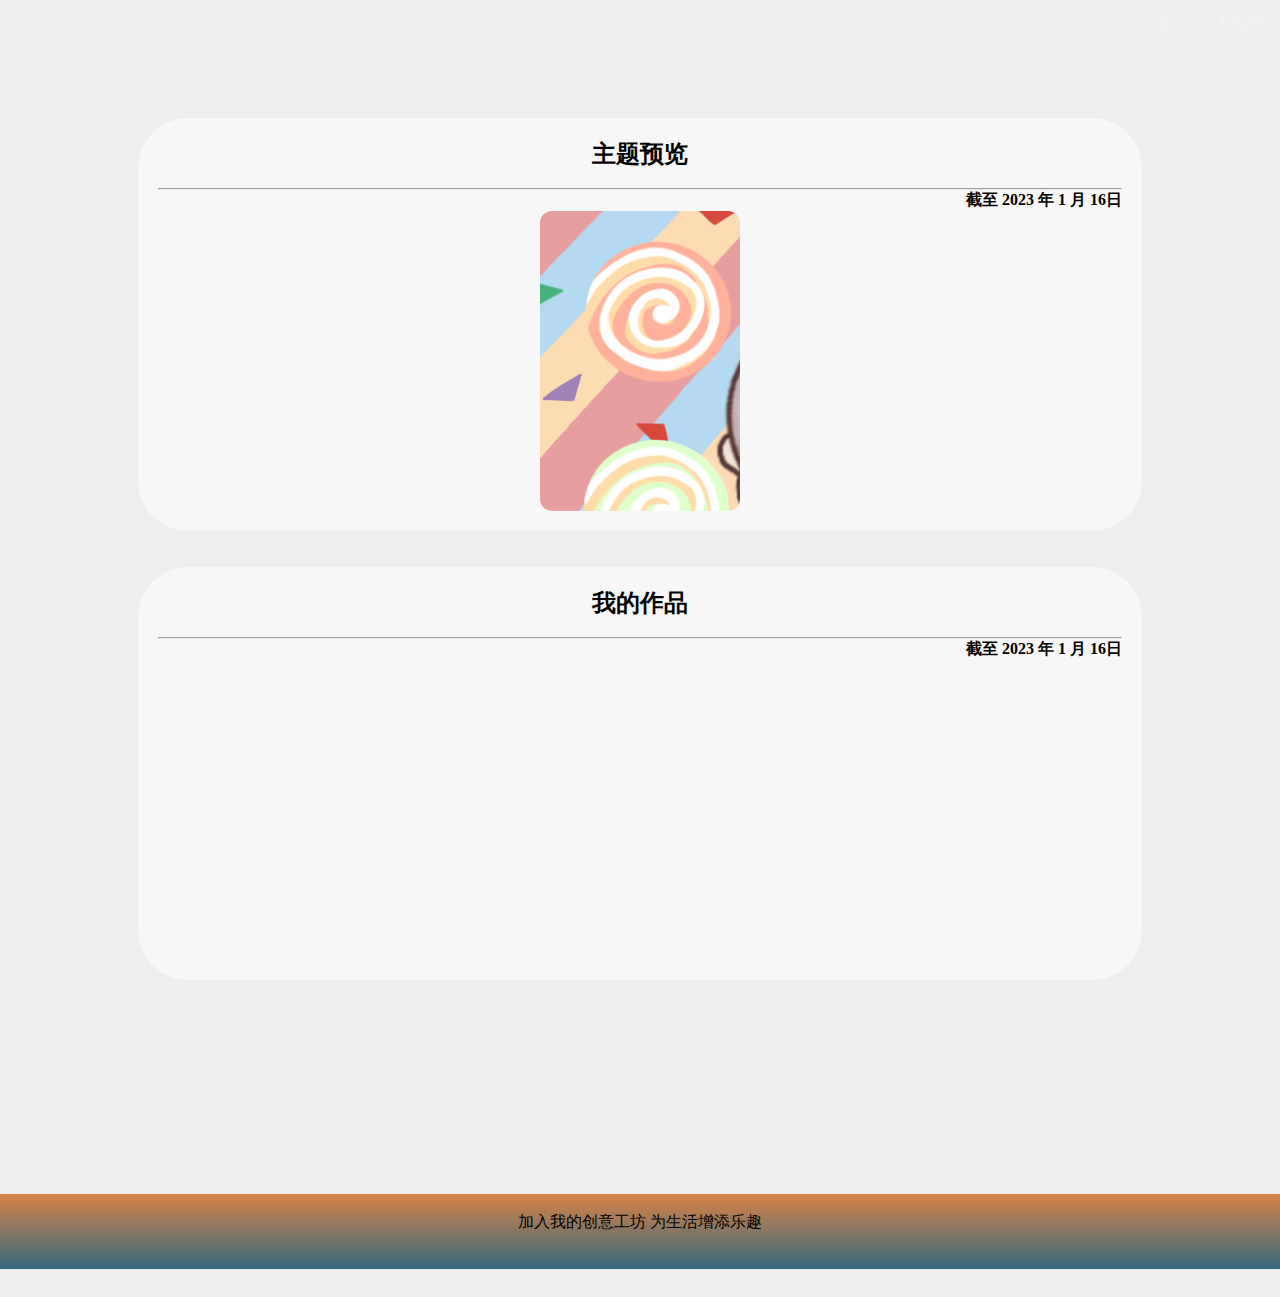
==== index.html @ 146d30d3 "Update index.html" ====
<!DOCTYPE html>
<html>
<head>
    <meta charset="utf-8">
    <title>古个古-私人艺术定制</title>
    <link rel="stylesheet" type="text/css" href="style.css">
</head>
<body>
	
<!--     <div class="btn">
        <p>&nbsp;👇Welcome To My Wonderland👇</p>
    </div> -->
    <div class="top">
<!--         <a href="https://blog.csdn.net/weixin_51263734" target="_blank">我的兴趣</a>
        <a href="https://blog.csdn.net/weixin_51263734" target="_blank">我的过去</a>
        <a href="https://blog.csdn.net/weixin_51263734" target="_blank">我的梦想</a> -->
        <a href="https://space.bilibili.com/1074901364?spm_id_from=333.1007.0.0" target="_blank" style="float:right">在bilibili发现我</a>

<!--     </div>
    <div class="content">
    
        <h1 class="avr">Give AR/VR Eyes and Brain</h1>
    </div>


    <div class="yinyue">
        <img class="music" src="./33.png" alt="">
        <audio autoplay="autoplay" id="audio" loop="loop">
            <source src="./music1.mp3" type="audio/MP3">

        </audio>

    </div> -->
    <br><br><br>
    <div>
	<style>	
		margin-top:100px;
	    	margin-left:auto;
		margin-right:auto;
		<h1>Welcome To My Wonderland</h1>
	</style>
    </div>
    <br><br><br>
    <div class="row">
        <div class="centercolumn">
            <div class="card">

                <h2 id="biaoti">主题预览</h2><br />
                <hr />
                <h4 id="qita">截至 2023 年 1 月 16日</h4>
                <p style="text-indent:2em"> </p>
                <p style="text-indent:2em">
                <style>
			.ysa{
				width:200px;
				height:300px;
				margin:auto;
				border-radius:12px;
				overflow:hidden;
				box-shaow:0px 1px 3px #666;
			}
			.ysa_img{
				width:200px;
				height:210px;
				float:left;
			}
			body{
				background:#eee;
			}
		</style>
		<body>
			<div class="ysa">
				<img src="专题1.png" alt="">
			</div>
		</body>
                </p>
                <p style="text-indent:2em">
                     
                </p>
                <p style="text-indent:2em">
                    
                </p>
                <p style="text-indent:2em">
                     
                </p>
            </div>
            <br /><br />
            <div class="card">
                <h2 id="biaoti">我的作品</h2><br />
                <hr />
                <h4 id="qita">截至 2023 年 1 月 16日</h4>
                <p style="text-indent:2em">
                <body>
			<div class="ysa">
				<img src="作品1.png" alt="">
			</div>
		</body>

                </p>
                <p style="text-indent:2em">
                     
                </p>
                <p style="text-indent:2em">
                     
                </p>
                <p style="text-indent:2em">
                    
                </p>
                <p style="text-indent:2em">
                     
                </p>
                <p style="text-indent:2em">
                    
                </p>
            </div>

        </div>


    </div>
   
    
    <br /><br />
<!--     <button class="bt" onclick="window.open('https://blog.csdn.net/weixin_51263734')">MY CSDN BLOG</button>

    <script>
    let mucics = document.getElementById('audio')
    document.body.addEventListener('mousemove', function() {
        setTimeout(() => {
            mucics.play();
        }, 2000);
    }, false);
    </script> -->
    
    <div class="footer">
        <br />
        <p>加入我的创意工坊 为生活增添乐趣</p><br />
        <a href="https://blog.csdn.net/weixin_51263734" target="_blank"><img class="someimg" src="./hou.png" alt="" width="30"></a>
        <abbr title="QQ账号：2633386281"><img class="someimg" src="./qq.png" alt="" width="30"></abbr>
        <abbr title="邮箱：fzx2003zhixue@163.com"><img class="someimg" src="./mail.png" alt="" width="30"></abbr>
    </div>
    <script>
        //鼠标点击出现爱心特效  这部分特效是从一个网页搬过来的  觉得挺好看的
        (function (window, document, undefined) {
            var hearts = [];
            window.requestAnimationFrame = (function () {
                return window.requestAnimationFrame ||
				window.webkitRequestAnimationFrame ||
				window.mozRequestAnimationFrame ||
				window.oRequestAnimationFrame ||
				window.msRequestAnimationFrame ||
				function (callback) {
				    setTimeout(callback, 1000 / 60);
				}
            })();
            init();
            function init() {
                css(".heart{width: 10px;height: 10px;position: fixed;background: #f00;transform: rotate(45deg);-webkit-transform: rotate(45deg);-moz-transform: rotate(45deg);}.heart:after,.heart:before{content: '';width: inherit;height: inherit;background: inherit;border-radius: 50%;-webkit-border-radius: 50%;-moz-border-radius: 50%;position: absolute;}.heart:after{top: -5px;}.heart:before{left: -5px;}");
                attachEvent();
                gameloop();
            }
            function gameloop() {
                for (var i = 0; i < hearts.length; i++) {
                    if (hearts[i].alpha <= 0) {
                        document.body.removeChild(hearts[i].el);
                        hearts.splice(i, 1);
                        continue;
                    }
                    hearts[i].y--;
                    hearts[i].scale += 0.004;
                    hearts[i].alpha -= 0.013;
                    hearts[i].el.style.cssText = "left:" + hearts[i].x + "px;top:" + hearts[i].y + "px;opacity:" + hearts[i].alpha + ";transform:scale(" + hearts[i].scale + "," + hearts[i].scale + ") rotate(45deg);background:" + hearts[i].color;
                }
                requestAnimationFrame(gameloop);
            }
            function attachEvent() {
                var old = typeof window.onclick === "function" && window.onclick;
                window.onclick = function (event) {
                    old && old();
                    createHeart(event);
                }
            }
            function createHeart(event) {
                var d = document.createElement("div");
                d.className = "heart";
                hearts.push({
                    el: d,
                    x: event.clientX - 5,
                    y: event.clientY - 5,
                    scale: 1,
                    alpha: 1,
                    color: randomColor()
                });
                document.body.appendChild(d);
            }
            function css(css) {
                var style = document.createElement("style");
                style.type = "text/css";
                try {
                    style.appendChild(document.createTextNode(css));
                } catch (ex) {
                    style.styleSheet.cssText = css;
                }
                document.getElementsByTagName('head')[0].appendChild(style);
            }
            function randomColor() {
                return "rgb(" + (~~(Math.random() * 255)) + "," + (~~(Math.random() * 255)) + "," + (~~(Math.random() * 255)) + ")";
            }
        })(window, document);
    </script>
</body>
</html>
---- style.css ----
* {
    margin: 0px;/*设置四周边距都为0*/
    box-sizing: border-box;/*宽高的设置值包括border等*/
}

body {
    background: url("QQ图片20230116154720.png");/*设置背景图片*/
    background-repeat: no-repeat;
    background-attachment: fixed;/*设置背景图不随网页滑动而改变*/
    background-size: cover;
}
.content {
    perspective: 1000px;
    width: 100%;
    height: 620px;
    margin: auto;
    position: relative;
}
/* 顶部导航条 */
.top {
    overflow: hidden;
    background-color: rgba(0, 0, 0, 0);
}
.top a {
  float: left;
  display: block;/*将链接变为块元素*/
  color: #f2f2f2;
  text-align: center;
  padding: 14px 16px;
  text-decoration: none;/*去掉链接的下划线*/
 }
 
/* 链接颜色修改 */
.top a:hover {
  background-color: #ddd;
  color: black;
}

/*正中间的字*/
.avr{
    position: absolute;
    display: flex;
    justify-content: center;
    left: 0;
    right: 0;
    top: 300px;
    margin: auto;
    bottom: 0;
    color: #fff;
    font-size: 70px;
    font-weight: 500;
}

audio {
    position: fixed;
    bottom: 50px;
    right: 0;
}
/* 创建三列 本来是想做三列的，后来没做也懒得改了 */
/* center column */
.leftcolumn {
    float: left;
    width: 10%;
}

.centercolumn {
    margin: auto;
    width: 80%;
    height:1000px;
    padding: 10px;
    
}
.rightcolumn {
    float: left;
    width: 10%;
}

/* 文章卡片 */
.card {
    background-color:rgba(255,255,255,0.5);
    padding: 20px;
    margin-top: 20px;
    border-radius: 50px;
    margin: auto;
    
}
#biaoti {
    text-align: center;
}
#qita {
    text-align: right;
}
/* 列后面清除浮动 */
.row:after {
    content: "";
    display: table;
    clear: both;
}
/*旋转的音符效果*/
.music {
    position: fixed;
    bottom: 50px;
    right: 50px;
    width: 40px;
    height: 30px;
    animation: muscis 5s linear infinite;
}
@keyframes muscis {
    from {
        transform: rotate (0deg);
        opacity: .6;
    }

    to {
        transform: rotate(360deg);
        opacity: .8;
    }
}

.yinyue {
    display: flex;
    justify-content: space-between;
    padding: 0 400px;
    box-sizing: border-box;
    overflow: hidden;
}



/* 底部 */
.footer {
    background-image: linear-gradient(rgba(211, 104, 29, 0.80),rgba(5,72,99,0.80));
   
    text-align: center;
    margin-top: 50px;
}

/*中间的字效果*/
.btn {
    width: 18%;
    height: 60px;
    position: absolute;
    top: 65%;
    left: 41%;
    background-image: linear-gradient(rgba(211, 104, 29, 0.95),rgba(5,72,99,0.95));
    border-radius: 40px;
    border-color: dodgerblue;
}

.btn p{
        line-height: 60px;
        font-size: 22px;
        color: black;
    }
.bt {
    cursor: pointer; /*使鼠标放上边显示手指形状*/
    width: 25%; /*设置宽*/
    height: 50px; /*设置高*/
    display: block; /*行内元素设置宽高不生效，使用display:block;可以将行内元素设置为块集元素 */
    text-align: center; /*文字在容器中横向居中*/
    line-height: 40px; /*当数值与height一样的时候文字垂直居中*/
    text-decoration: none; /*将文字下划线去除*/
    background-image: linear-gradient(rgba(211, 104, 29, 0.95),rgba(5,72,99,0.95)); /*设置元素背景颜色：渐变*/
    color: rgba(0, 0, 0, 0.60); /*设置文字颜色*/
    border: none;  /*去除边框*/
    margin-bottom: 10px; /*下部外边框距离10像素*/
    margin: auto;  /*使按钮居中*/
    font-size: 20px; /*设置字体大小*/
}
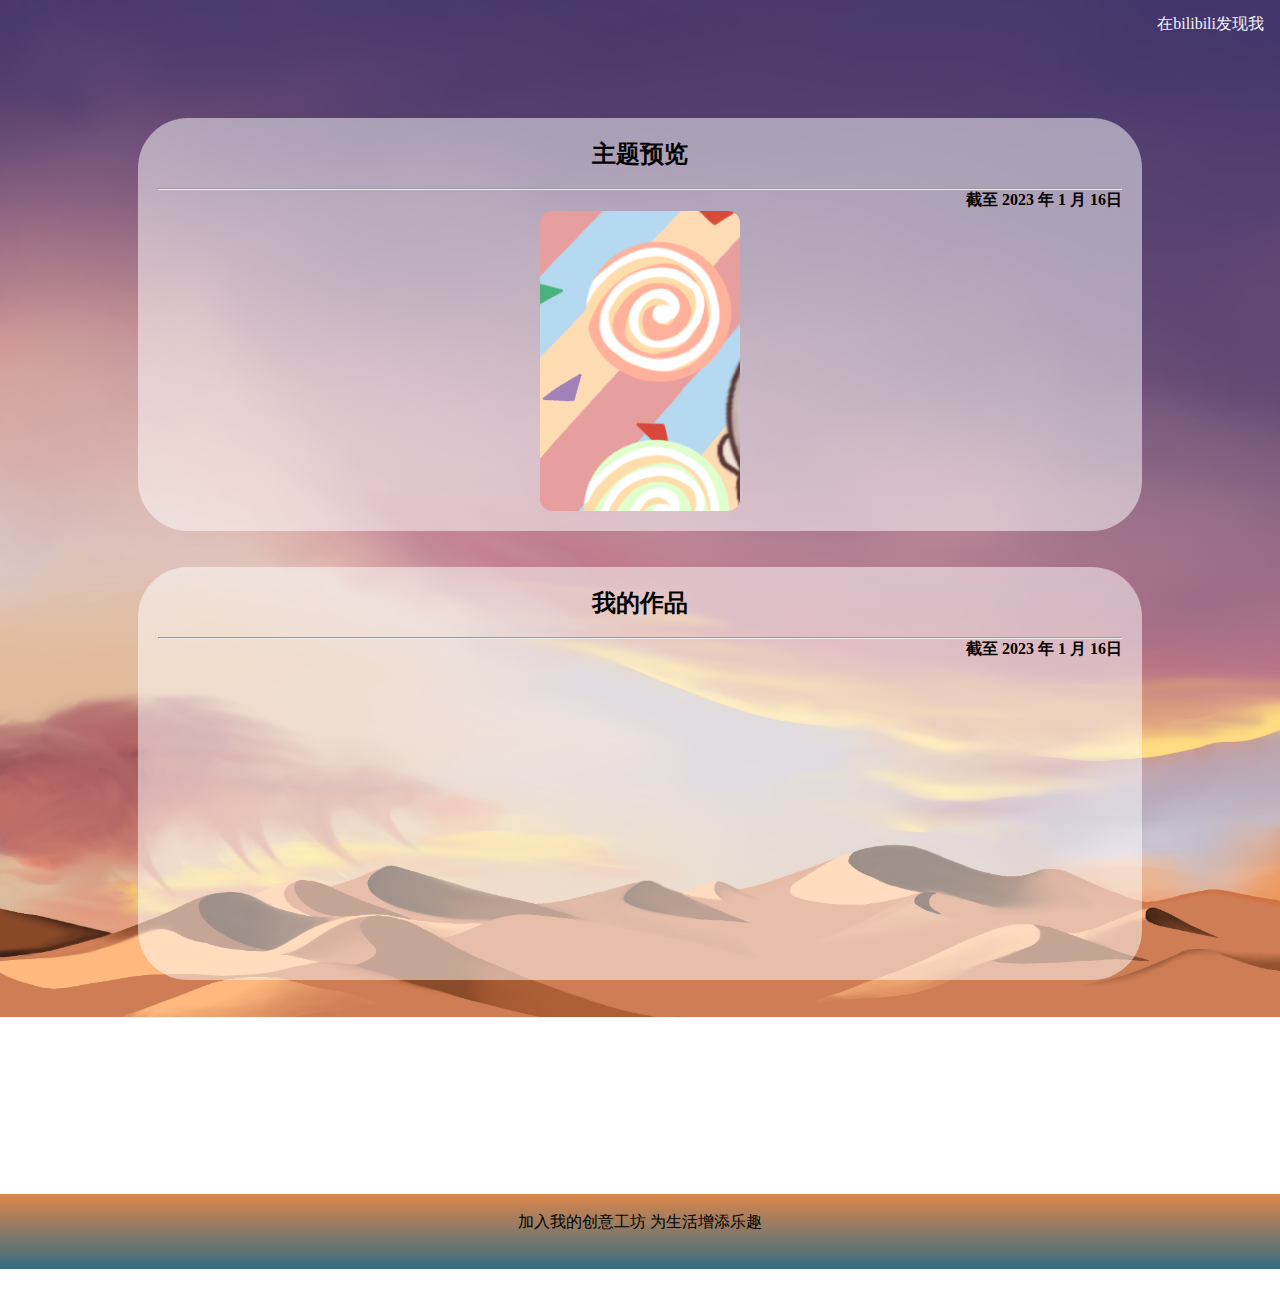
==== commit 1c9146c4: "Update index.html" ====
--- a/index.html
+++ b/index.html
@@ -32,14 +32,14 @@
 
     </div> -->
     <br><br><br>
-    <div>
-	<style>	
-		margin-top:100px;
-	    	margin-left:auto;
-		margin-right:auto;
-		<h1>Welcome To My Wonderland</h1>
-	</style>
-    </div>
+    <style>	
+	margin-top:100px;
+	margin-left:auto;
+	margin-right:auto;
+		<body>
+			<div><h1>Welcome To My Wonderland</h1></div>
+		</body>
+    </style>    
     <br><br><br>
     <div class="row">
         <div class="centercolumn">
@@ -63,10 +63,7 @@
 				width:200px;
 				height:210px;
 				float:left;
-			}
-			body{
-				background:#eee;
-			}
+			}			
 		</style>
 		<body>
 			<div class="ysa">
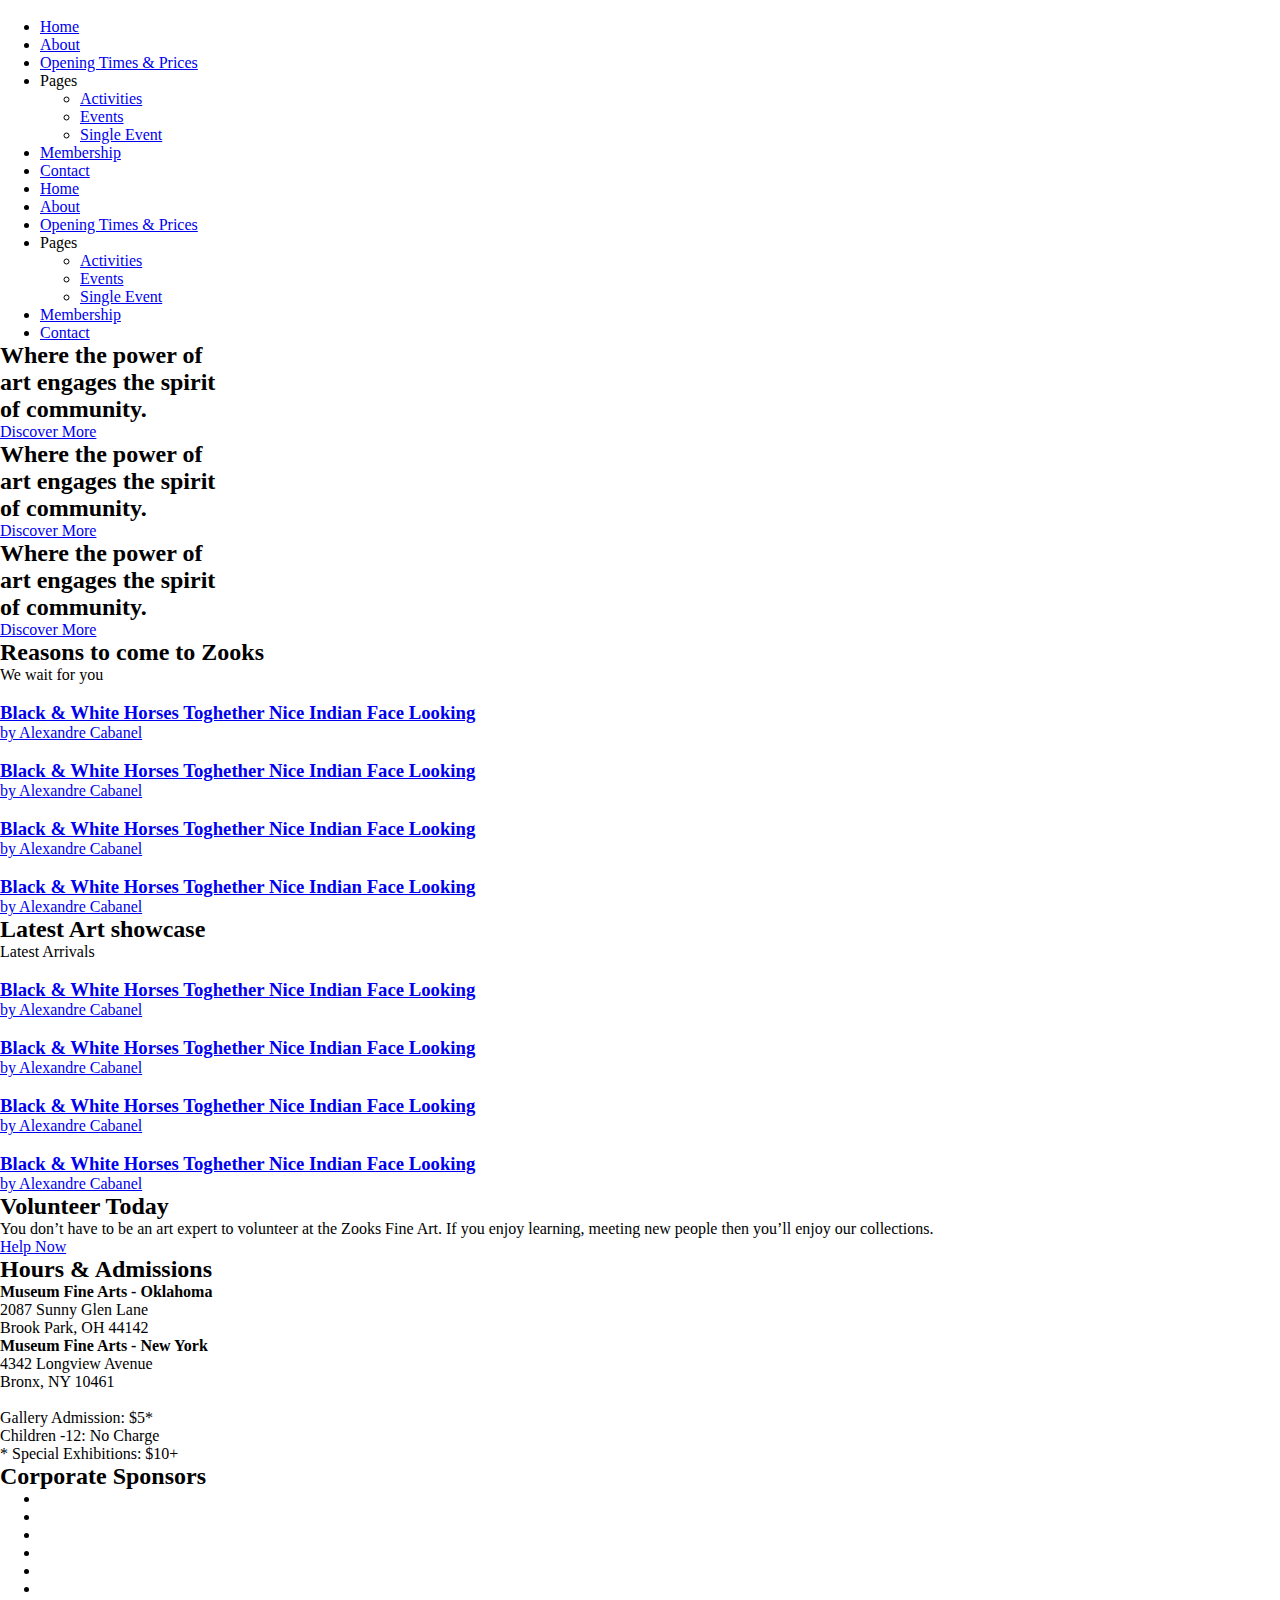
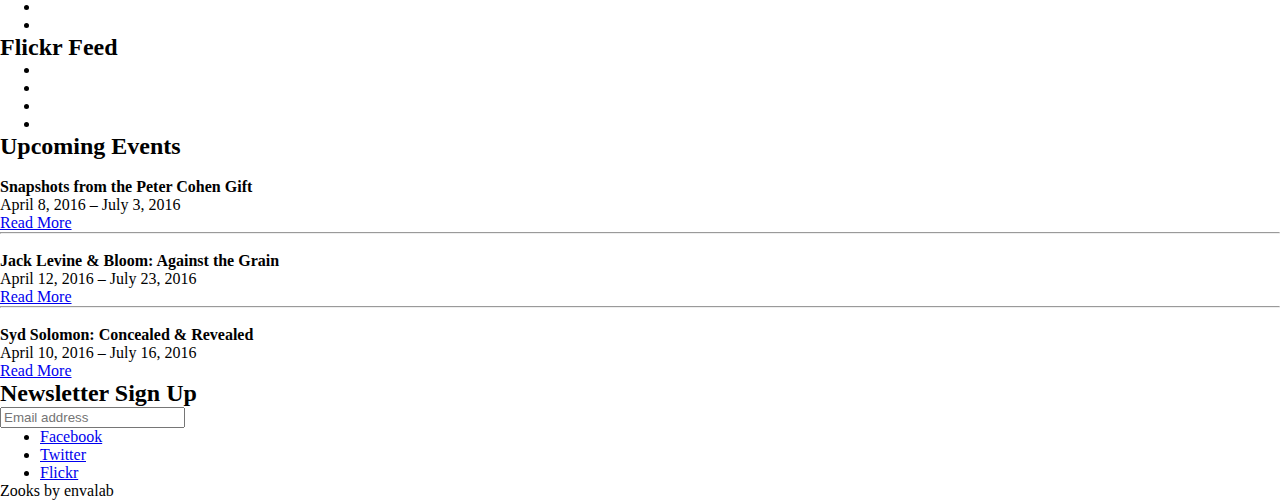
==== commit 9e6e6637: "Update index.html" ====
--- a/index.html
+++ b/index.html
@@ -1,209 +1,459 @@
-<!DOCTYPE html>
-<html>
-<head>
-    <meta charset="utf-8">
-    <title>古个古-私人艺术定制</title>
-    <link rel="stylesheet" type="text/css" href="style.css">
-</head>
-<body>
-	
-<!--     <div class="btn">
-        <p>&nbsp;👇Welcome To My Wonderland👇</p>
-    </div> -->
-    <div class="top">
-<!--         <a href="https://blog.csdn.net/weixin_51263734" target="_blank">我的兴趣</a>
-        <a href="https://blog.csdn.net/weixin_51263734" target="_blank">我的过去</a>
-        <a href="https://blog.csdn.net/weixin_51263734" target="_blank">我的梦想</a> -->
-        <a href="https://space.bilibili.com/1074901364?spm_id_from=333.1007.0.0" target="_blank" style="float:right">在bilibili发现我</a>
-
-<!--     </div>
-    <div class="content">
-    
-        <h1 class="avr">Give AR/VR Eyes and Brain</h1>
-    </div>
-
-
-    <div class="yinyue">
-        <img class="music" src="./33.png" alt="">
-        <audio autoplay="autoplay" id="audio" loop="loop">
-            <source src="./music1.mp3" type="audio/MP3">
-
-        </audio>
-
-    </div> -->
-    <br><br><br>
-    <style>	
-	margin-top:100px;
-	margin-left:auto;
-	margin-right:auto;
-		<body>
-			<div><h1>Welcome To My Wonderland</h1></div>
-		</body>
-    </style>    
-    <br><br><br>
-    <div class="row">
-        <div class="centercolumn">
-            <div class="card">
-
-                <h2 id="biaoti">主题预览</h2><br />
-                <hr />
-                <h4 id="qita">截至 2023 年 1 月 16日</h4>
-                <p style="text-indent:2em"> </p>
-                <p style="text-indent:2em">
-                <style>
-			.ysa{
-				width:200px;
-				height:300px;
-				margin:auto;
-				border-radius:12px;
-				overflow:hidden;
-				box-shaow:0px 1px 3px #666;
-			}
-			.ysa_img{
-				width:200px;
-				height:210px;
-				float:left;
-			}			
-		</style>
-		<body>
-			<div class="ysa">
-				<img src="专题1.png" alt="">
-			</div>
-		</body>
-                </p>
-                <p style="text-indent:2em">
-                     
-                </p>
-                <p style="text-indent:2em">
-                    
-                </p>
-                <p style="text-indent:2em">
-                     
-                </p>
-            </div>
-            <br /><br />
-            <div class="card">
-                <h2 id="biaoti">我的作品</h2><br />
-                <hr />
-                <h4 id="qita">截至 2023 年 1 月 16日</h4>
-                <p style="text-indent:2em">
-                <body>
-			<div class="ysa">
-				<img src="作品1.png" alt="">
-			</div>
-		</body>
-
-                </p>
-                <p style="text-indent:2em">
-                     
-                </p>
-                <p style="text-indent:2em">
-                     
-                </p>
-                <p style="text-indent:2em">
-                    
-                </p>
-                <p style="text-indent:2em">
-                     
-                </p>
-                <p style="text-indent:2em">
-                    
-                </p>
-            </div>
-
+<!doctype html>
+<html class="no-js" lang="en">
+    <head>
+        <meta charset="utf-8">
+        <meta http-equiv="x-ua-compatible" content="ie=edge">
+        <title>古个古-私人艺术定制</title>
+        <meta name="description" content="">
+        <meta name="viewport" content="width=device-width, initial-scale=1">
+        <link rel="shortcut icon" type="image/x-icon" href="images/favicon.ico"> 
+        <link rel="apple-touch-icon" href="images/favicon.ico">
+        <!-- Place favicon.ico in the root directory -->
+		<!-- all css here -->
+		<!-- bootstrap v3.3.6 css -->
+        <link rel="stylesheet" href="css/bootstrap.min.css">
+        <!-- flat-icon css -->
+        <link rel="stylesheet" href="css/flaticon.css">
+		<!-- animate css -->
+        <link rel="stylesheet" href="css/animate.css">
+		<!-- jquery-ui.min css -->
+        <link rel="stylesheet" href="css/jquery-ui.min.css">
+		<!-- meanmenu css -->
+        <link rel="stylesheet" href="css/meanmenu.min.css">
+		<!-- owl.carousel css -->
+        <link rel="stylesheet" href="css/owl.carousel.css">
+		<!-- font-awesome css -->
+        <link rel="stylesheet" href="css/font-awesome.min.css">
+		<!-- style css -->
+		<link rel="stylesheet" href="style.css">
+		<!-- responsive css -->
+        <link rel="stylesheet" href="css/responsive.css">
+		<!-- modernizr css -->
+        <script src="js/vendor/modernizr-2.8.3.min.js"></script>
+    </head>
+    <body>
+        <!-- Header Area Start Here -->
+        <header>
+            <div class="header-area">
+                <div class="container">
+                    <div class="row">
+                        <div class="col-lg-12 col-md-12 col-sm-12 col-xs-12">
+                            <div class="logo-area">
+                                <a href="index.html"><img src="images/logo.png" alt=""></a>
+                            </div>
+                        </div>
+                        <div class="col-lg-12 col-md-12 col-sm-12 col-xs-12">
+                            <nav>
+                                <div class="main-menu">
+                                    <ul>
+                                        <li class="active"><a href="index.html">Home</a></li>
+                                        <li><a href="about.html">About</a></li>
+                                        <li><a href="prices.html">Opening Times & Prices</a></li>
+                                        <li><a>Pages <i class="fa fa-caret-down" aria-hidden="true"></i></a>
+                                            <ul>                                                
+                                                <li><a href="activities.html">Activities</a></li>
+                                                <li><a href="events.html">Events</a></li>
+                                                <li><a href="single-event.html">Single Event</a></li>
+                                            </ul>
+                                        </li>
+                                        <li><a href="membership.html">Membership</a></li>
+                                        <li><a href="contact.html">Contact</a></li>
+                                    </ul>
+                                </div>
+                            </nav>
+                        </div>
+                    </div>
+                </div>
+            </div>
+            <div class="mobile-menu-area">
+              <div class="container">
+                <div class="row">
+                  <div class="col-md-12">
+                    <div class="mobile-menu">
+                      <nav id="dropdown">
+                        <ul>
+                            <li><a href="index.html">Home</a></li>
+                            <li><a href="about.html">About</a></li>
+                            <li><a href="prices.html">Opening Times & Prices</a></li>
+                            <li><a>Pages <i class="fa fa-caret-down" aria-hidden="true"></i></a>
+                                <ul>                                                
+                                    <li><a href="activities.html">Activities</a></li>
+                                    <li><a href="events.html">Events</a></li>
+                                    <li><a href="single-event.html">Single Event</a></li>
+                                </ul>
+                            </li>
+                            <li><a href="membership.html">Membership</a></li>
+                            <li><a href="contact.html">Contact</a></li>
+                        </ul>
+                      </nav>
+                    </div>          
+                  </div>
+                </div>
+              </div>
+            </div>
+        </header>
+        <!-- Header Area End Here -->
+        <!-- Slider Area Start Here -->
+        <div class="slider-area">
+            <div class="single-slider slide-one">
+                <div class="container">
+                    <div class="row">
+                        <div class="col-lg-12 col-md-12 col-sm-12 col-xs-12">                            
+                            <h2 class="wow zoomIn" data-wow-delay="0.5s" style="visibility: visible; animation-delay: 0.5s; animation-name: zoomIn;">Where the power of <br>art engages the spirit  <br>of community.</h2>
+                            <div class="read-more"><a href="#">Discover More</a></div>
+                        </div>
+                    </div>
+                </div>
+            </div>
+            <div class="single-slider slide-two">
+                <div class="container">
+                    <div class="row">
+                        <div class="col-lg-12 col-md-12 col-sm-12 col-xs-12">                            
+                            <h2 class="wow zoomIn" data-wow-delay="0.5s" style="visibility: visible; animation-delay: 0.5s; animation-name: zoomIn;">Where the power of <br>art engages the spirit  <br>of community.</h2>
+                            <div class="read-more"><a href="#">Discover More</a></div>
+                        </div>
+                    </div>
+                </div>               
+            </div>
+            <div class="single-slider slide-three">
+                <div class="container">
+                    <div class="row">
+                        <div class="col-lg-12 col-md-12 col-sm-12 col-xs-12">                            
+                            <h2 class="wow zoomIn" data-wow-delay="0.5s" style="visibility: visible; animation-delay: 0.5s; animation-name: zoomIn;">Where the power of <br>art engages the spirit  <br>of community.</h2>
+                            <div class="read-more"><a href="#">Discover More</a></div>
+                        </div>
+                    </div>
+                </div>               
+            </div>
         </div>
-
-
-    </div>
-   
-    
-    <br /><br />
-<!--     <button class="bt" onclick="window.open('https://blog.csdn.net/weixin_51263734')">MY CSDN BLOG</button>
-
-    <script>
-    let mucics = document.getElementById('audio')
-    document.body.addEventListener('mousemove', function() {
-        setTimeout(() => {
-            mucics.play();
-        }, 2000);
-    }, false);
-    </script> -->
-    
-    <div class="footer">
-        <br />
-        <p>加入我的创意工坊 为生活增添乐趣</p><br />
-        <a href="https://blog.csdn.net/weixin_51263734" target="_blank"><img class="someimg" src="./hou.png" alt="" width="30"></a>
-        <abbr title="QQ账号：2633386281"><img class="someimg" src="./qq.png" alt="" width="30"></abbr>
-        <abbr title="邮箱：fzx2003zhixue@163.com"><img class="someimg" src="./mail.png" alt="" width="30"></abbr>
-    </div>
-    <script>
-        //鼠标点击出现爱心特效  这部分特效是从一个网页搬过来的  觉得挺好看的
-        (function (window, document, undefined) {
-            var hearts = [];
-            window.requestAnimationFrame = (function () {
-                return window.requestAnimationFrame ||
-				window.webkitRequestAnimationFrame ||
-				window.mozRequestAnimationFrame ||
-				window.oRequestAnimationFrame ||
-				window.msRequestAnimationFrame ||
-				function (callback) {
-				    setTimeout(callback, 1000 / 60);
-				}
-            })();
-            init();
-            function init() {
-                css(".heart{width: 10px;height: 10px;position: fixed;background: #f00;transform: rotate(45deg);-webkit-transform: rotate(45deg);-moz-transform: rotate(45deg);}.heart:after,.heart:before{content: '';width: inherit;height: inherit;background: inherit;border-radius: 50%;-webkit-border-radius: 50%;-moz-border-radius: 50%;position: absolute;}.heart:after{top: -5px;}.heart:before{left: -5px;}");
-                attachEvent();
-                gameloop();
-            }
-            function gameloop() {
-                for (var i = 0; i < hearts.length; i++) {
-                    if (hearts[i].alpha <= 0) {
-                        document.body.removeChild(hearts[i].el);
-                        hearts.splice(i, 1);
-                        continue;
-                    }
-                    hearts[i].y--;
-                    hearts[i].scale += 0.004;
-                    hearts[i].alpha -= 0.013;
-                    hearts[i].el.style.cssText = "left:" + hearts[i].x + "px;top:" + hearts[i].y + "px;opacity:" + hearts[i].alpha + ";transform:scale(" + hearts[i].scale + "," + hearts[i].scale + ") rotate(45deg);background:" + hearts[i].color;
-                }
-                requestAnimationFrame(gameloop);
-            }
-            function attachEvent() {
-                var old = typeof window.onclick === "function" && window.onclick;
-                window.onclick = function (event) {
-                    old && old();
-                    createHeart(event);
-                }
-            }
-            function createHeart(event) {
-                var d = document.createElement("div");
-                d.className = "heart";
-                hearts.push({
-                    el: d,
-                    x: event.clientX - 5,
-                    y: event.clientY - 5,
-                    scale: 1,
-                    alpha: 1,
-                    color: randomColor()
-                });
-                document.body.appendChild(d);
-            }
-            function css(css) {
-                var style = document.createElement("style");
-                style.type = "text/css";
-                try {
-                    style.appendChild(document.createTextNode(css));
-                } catch (ex) {
-                    style.styleSheet.cssText = css;
-                }
-                document.getElementsByTagName('head')[0].appendChild(style);
-            }
-            function randomColor() {
-                return "rgb(" + (~~(Math.random() * 255)) + "," + (~~(Math.random() * 255)) + "," + (~~(Math.random() * 255)) + ")";
-            }
-        })(window, document);
-    </script>
-</body>
+        <!-- Slider Area End Here -->
+        <!-- Reason to come the zoo start here -->
+        <div class="reason-to-come-zoo-area">
+            <div class="container">
+                <div class="row">
+                    <div class="col-lg-12 col-md-12 col-sm-12 col-xs-12">
+                        <div class="section-title">
+                            <h2>Reasons to come to <span>Zooks</span></h2>
+                            <p>We wait for you</p>
+                        </div>
+                    </div>
+                </div>
+                <div class="row">
+                    <div class="showcase-slider">
+                        <div class="single-showcase">
+                            <div class="images">
+                                <img src="images/showcase/1.png" alt="">
+                            </div>
+                            <div class="overley">
+                                <div class="information">
+                                    <h3><a href="#">Black & White Horses Toghether Nice Indian Face Looking</a></h3>
+                                    <a href="#">by Alexandre Cabanel</a>
+                                </div>
+                            </div>
+                        </div>
+                        <div class="single-showcase">
+                            <div class="images">
+                                <img src="images/showcase/2.png" alt="">
+                            </div>
+                            <div class="overley">
+                                <div class="information">
+                                    <h3><a href="#">Black & White Horses Toghether Nice Indian Face Looking</a></h3>
+                                    <a href="#">by Alexandre Cabanel</a>
+                                </div>
+                            </div>
+                        </div>
+                        <div class="single-showcase">
+                            <div class="images">
+                                <img src="images/showcase/3.png" alt="">
+                            </div>
+                            <div class="overley">
+                                <div class="information">
+                                    <h3><a href="#">Black & White Horses Toghether Nice Indian Face Looking</a></h3>
+                                    <a href="#">by Alexandre Cabanel</a>
+                                </div>
+                            </div>
+                        </div>
+                        <div class="single-showcase">
+                            <div class="images">
+                                <img src="images/showcase/4.png" alt="">
+                            </div>
+                            <div class="overley">
+                                <div class="information">
+                                    <h3><a href="#">Black & White Horses Toghether Nice Indian Face Looking</a></h3>
+                                    <a href="#">by Alexandre Cabanel</a>
+                                </div>
+                            </div>
+                        </div>
+                    </div>
+                </div>
+            </div>
+        </div>
+        <!-- Reason to come the zoo end here -->
+        <!-- Showcase Area Start Here -->
+        <div class="showcase-area">
+            <div class="container">
+                <div class="row">
+                    <div class="col-lg-12 col-md-12 col-sm-12 col-xs-12">
+                        <div class="section-title">
+                            <h2>Latest Art showcase</h2>
+                            <p>Latest Arrivals</p>
+                        </div>
+                    </div>
+                </div>
+                <div class="row">
+                    <div class="showcase-slider">
+                        <div class="single-showcase">
+                            <div class="images">
+                                <img src="images/showcase/1.png" alt="">
+                            </div>
+                            <div class="overley">
+                                <div class="information">
+                                    <h3><a href="#">Black & White Horses Toghether Nice Indian Face Looking</a></h3>
+                                    <a href="#">by Alexandre Cabanel</a>
+                                </div>
+                            </div>
+                        </div>
+                        <div class="single-showcase">
+                            <div class="images">
+                                <img src="images/showcase/2.png" alt="">
+                            </div>
+                            <div class="overley">
+                                <div class="information">
+                                    <h3><a href="#">Black & White Horses Toghether Nice Indian Face Looking</a></h3>
+                                    <a href="#">by Alexandre Cabanel</a>
+                                </div>
+                            </div>
+                        </div>
+                        <div class="single-showcase">
+                            <div class="images">
+                                <img src="images/showcase/3.png" alt="">
+                            </div>
+                            <div class="overley">
+                                <div class="information">
+                                    <h3><a href="#">Black & White Horses Toghether Nice Indian Face Looking</a></h3>
+                                    <a href="#">by Alexandre Cabanel</a>
+                                </div>
+                            </div>
+                        </div>
+                        <div class="single-showcase">
+                            <div class="images">
+                                <img src="images/showcase/4.png" alt="">
+                            </div>
+                            <div class="overley">
+                                <div class="information">
+                                    <h3><a href="#">Black & White Horses Toghether Nice Indian Face Looking</a></h3>
+                                    <a href="#">by Alexandre Cabanel</a>
+                                </div>
+                            </div>
+                        </div>
+                    </div>
+                </div>
+            </div>
+        </div>
+        <!-- Showcase Area End Here -->
+        <!-- Promo Area Start Here -->
+        <div class="promo-area">
+            <div class="container">
+                <div class="row">
+                    <div class="col-lg-12 col-md-12 col-sm-12 col-xs-12">
+                        <div class="promo-text">
+                            <h2>Volunteer Today</h2>
+                            <p>You don’t have to be an art expert to volunteer at the Zooks Fine Art. If you enjoy learning, meeting new people then you’ll enjoy our collections.</p>
+                            <div class="read-more">
+                                <a href="#">Help Now</a>
+                            </div>
+                        </div>
+                    </div>
+                </div>
+            </div>
+        </div>
+        <!-- Promo Area End Here -->
+        <!-- Current Exchibition Area Start Here -->     
+        <footer>
+            <div class="footer-top">
+                <div class="container">
+                    <div class="row">
+                        <div class="col-lg-4 col-md-4 col-sm-6 col-xs-12">
+                            <div class="widget">
+                              <h2>Hours & Admissions</h2> 
+                              <div class="media">
+                                <div class="pull-left">
+                                  <a href="#">
+                                    <i class="fa fa-home" aria-hidden="true"></i>
+                                  </a>
+                                </div>
+                                <div class="media-body">
+                                  <h4 class="media-heading">Museum Fine Arts - Oklahoma</h4>
+                                  <p>2087 Sunny Glen Lane<br>Brook Park, OH 44142</p>
+                                </div>
+                              </div> 
+                              <div class="media">
+                                <div class="pull-left">
+                                  <a href="#">
+                                    <i class="fa fa-home" aria-hidden="true"></i>
+                                  </a>
+                                </div>
+                                <div class="media-body">
+                                  <h4 class="media-heading">Museum Fine Arts - New York</h4>
+                                  <p>4342 Longview Avenue<br>Bronx, NY 10461</p>
+                                </div>
+                              </div> 
+                              <div class="clock">
+                                  <img src="images/clock.png" alt="">
+                              </div> 
+                              <div class="media">
+                                <div class="pull-left">
+                                  <a href="#">
+                                    <i class="fa fa-home" aria-hidden="true"></i>
+                                  </a>
+                                </div>
+                                <div class="media-body">
+                                  <p>Gallery Admission: $5*<br>Children -12: No Charge<br>* Special Exhibitions:  $10+</p>
+                                </div>
+                              </div>
+                            </div>
+                        </div>
+                        <div class="col-lg-4 col-md-4 col-sm-6 col-xs-12">
+                            <div class="widget">
+                              <h2>Corporate Sponsors</h2>
+                              <div class="sponser sisss">
+                                  <ul>
+                                      <li><a href="#"><img src="images/sponser/partner-1.png" alt=""></a></li>
+                                      <li><a href="#"><img src="images/sponser/partner-2.png" alt=""></a></li>
+                                      <li><a href="#"><img src="images/sponser/partner-3.png" alt=""></a></li>
+                                      <li><a href="#"><img src="images/sponser/partner-4.png" alt=""></a></li>
+                                      <li><a href="#"><img src="images/sponser/partner-5.png" alt=""></a></li>
+                                      <li><a href="#"><img src="images/sponser/partner-6.png" alt=""></a></li>
+                                      <li><a href="#"><img src="images/sponser/partner-7.png" alt=""></a></li>
+                                      <li><a href="#"><img src="images/sponser/partner-8.png" alt=""></a></li>
+                                  </ul>
+                              </div>  
+                            </div>
+                            <div class="widget">
+                              <h2>Flickr Feed</h2>
+                              <div class="sponser">
+                                  <ul>
+                                      <li><a href="#"><img src="images/sponser/8.png" alt=""></a></li>
+                                      <li><a href="#"><img src="images/sponser/9.png" alt=""></a></li>
+                                      <li><a href="#"><img src="images/sponser/10.png" alt=""></a></li>
+                                      <li><a href="#"><img src="images/sponser/11.png" alt=""></a></li>
+                                  </ul>
+                              </div>  
+                            </div>
+                        </div>
+                        <div class="col-lg-4 col-md-4 col-sm-12 col-xs-12">
+                            <div class="widget">
+                              <h2>Upcoming Events</h2> 
+                              <div class="media">
+                                <div class="pull-left">
+                                  <a href="#">
+                                    <img src="images/sponser/12.png" alt="">
+                                  </a>
+                                </div>
+                                <div class="media-body">
+                                  <h4 class="media-heading">Snapshots from the Peter Cohen Gift</h4>
+                                  <p>April 8, 2016 – July 3, 2016</p>
+                                  <div class="read-more">
+                                      <a href="#">Read More</a>
+                                  </div>
+                                </div>
+                              </div> 
+                              <hr>
+                              <div class="media">
+                                <div class="pull-left">
+                                  <a href="#">
+                                    <img src="images/sponser/13.png" alt="">
+                                  </a>
+                                </div>
+                                <div class="media-body">
+                                  <h4 class="media-heading">Jack Levine & Bloom: Against the Grain</h4>
+                                  <p>April 12, 2016 – July 23, 2016</p>
+                                  <div class="read-more">
+                                      <a href="#">Read More</a>
+                                  </div>
+                                </div>
+                              </div>
+                              <hr> 
+                              <div class="media">
+                                <div class="pull-left">
+                                  <a href="#">
+                                    <img src="images/sponser/14.png" alt="">
+                                  </a>
+                                </div>
+                                <div class="media-body">
+                                  <h4 class="media-heading">Syd Solomon: Concealed & Revealed</h4>
+                                  <p>April 10, 2016 – July 16, 2016</p>
+                                  <div class="read-more">
+                                      <a href="#">Read More</a>
+                                  </div>
+                                </div>
+                              </div>
+                            </div>
+                        </div>
+                    </div>
+                </div>
+            </div>
+            <div class="news-letter">
+                <div class="container">
+                    <div class="row">
+                        <div class="col-lg-4 col-md-4 col-sm-4 col-xs-12">
+                            <div class="text">
+                                <h2>Newsletter Sign Up</h2>
+                            </div>
+                        </div>
+                        <div class="col-lg-8 col-md-8 col-sm-8 col-xs-12">
+                            <div class="subscribe">                                
+                                <form>
+                                <div class="form-group">
+                                    <input type="email" class="form-control" placeholder="Email address">
+                                </div> 
+                                <div class="subscribe-button">                            
+                                    <a href="#"><i class="fa fa-paper-plane" aria-hidden="true"></i></a>
+                                </div>
+                                </form>
+                            </div>
+                        </div>
+                    </div>
+                </div>
+            </div>
+            <div class="footer-bottom-area">
+                <div class="container">
+                    <div class="row">
+                        <div class="col-lg-6 col-md-6 col-sm-6 col-xs-12">
+                            <div class="footer-menu">
+                                <ul>
+                                    <li><a href="#">Facebook</a></li>
+                                    <li><a href="#">Twitter</a></li>
+                                    <li><a href="#">Flickr</a></li>
+                                </ul>
+                            </div>
+                        </div>
+                        <div class="col-lg-6 col-md-6 col-sm-6 col-xs-12">
+                            <div class="copyright">
+                                <p>Zooks <i class="fa fa-heart" aria-hidden="true"></i> by envalab</p>
+                            </div>
+                        </div>
+                    </div>
+                </div>
+            </div>
+        </footer>
+        <!-- Footer End Here -->
+		<!-- all js here -->
+		<!-- jquery latest version -->
+        <script src="js/vendor/jquery-1.12.0.min.js"></script>
+		<!-- bootstrap js -->
+        <script src="js/bootstrap.min.js"></script>
+		<!-- owl.carousel js -->
+        <script src="js/owl.carousel.min.js"></script>
+		<!-- meanmenu js -->
+        <script src="js/jquery.meanmenu.js"></script>
+		<!-- jquery-ui js -->
+        <script src="js/jquery-ui.min.js"></script>
+		<!-- wow js -->
+        <script src="js/wow.min.js"></script>
+		<!-- plugins js -->
+        <script src="js/plugins.js"></script>
+		<!-- main js -->
+        <script src="js/main.js"></script>
+    </body>
 </html>
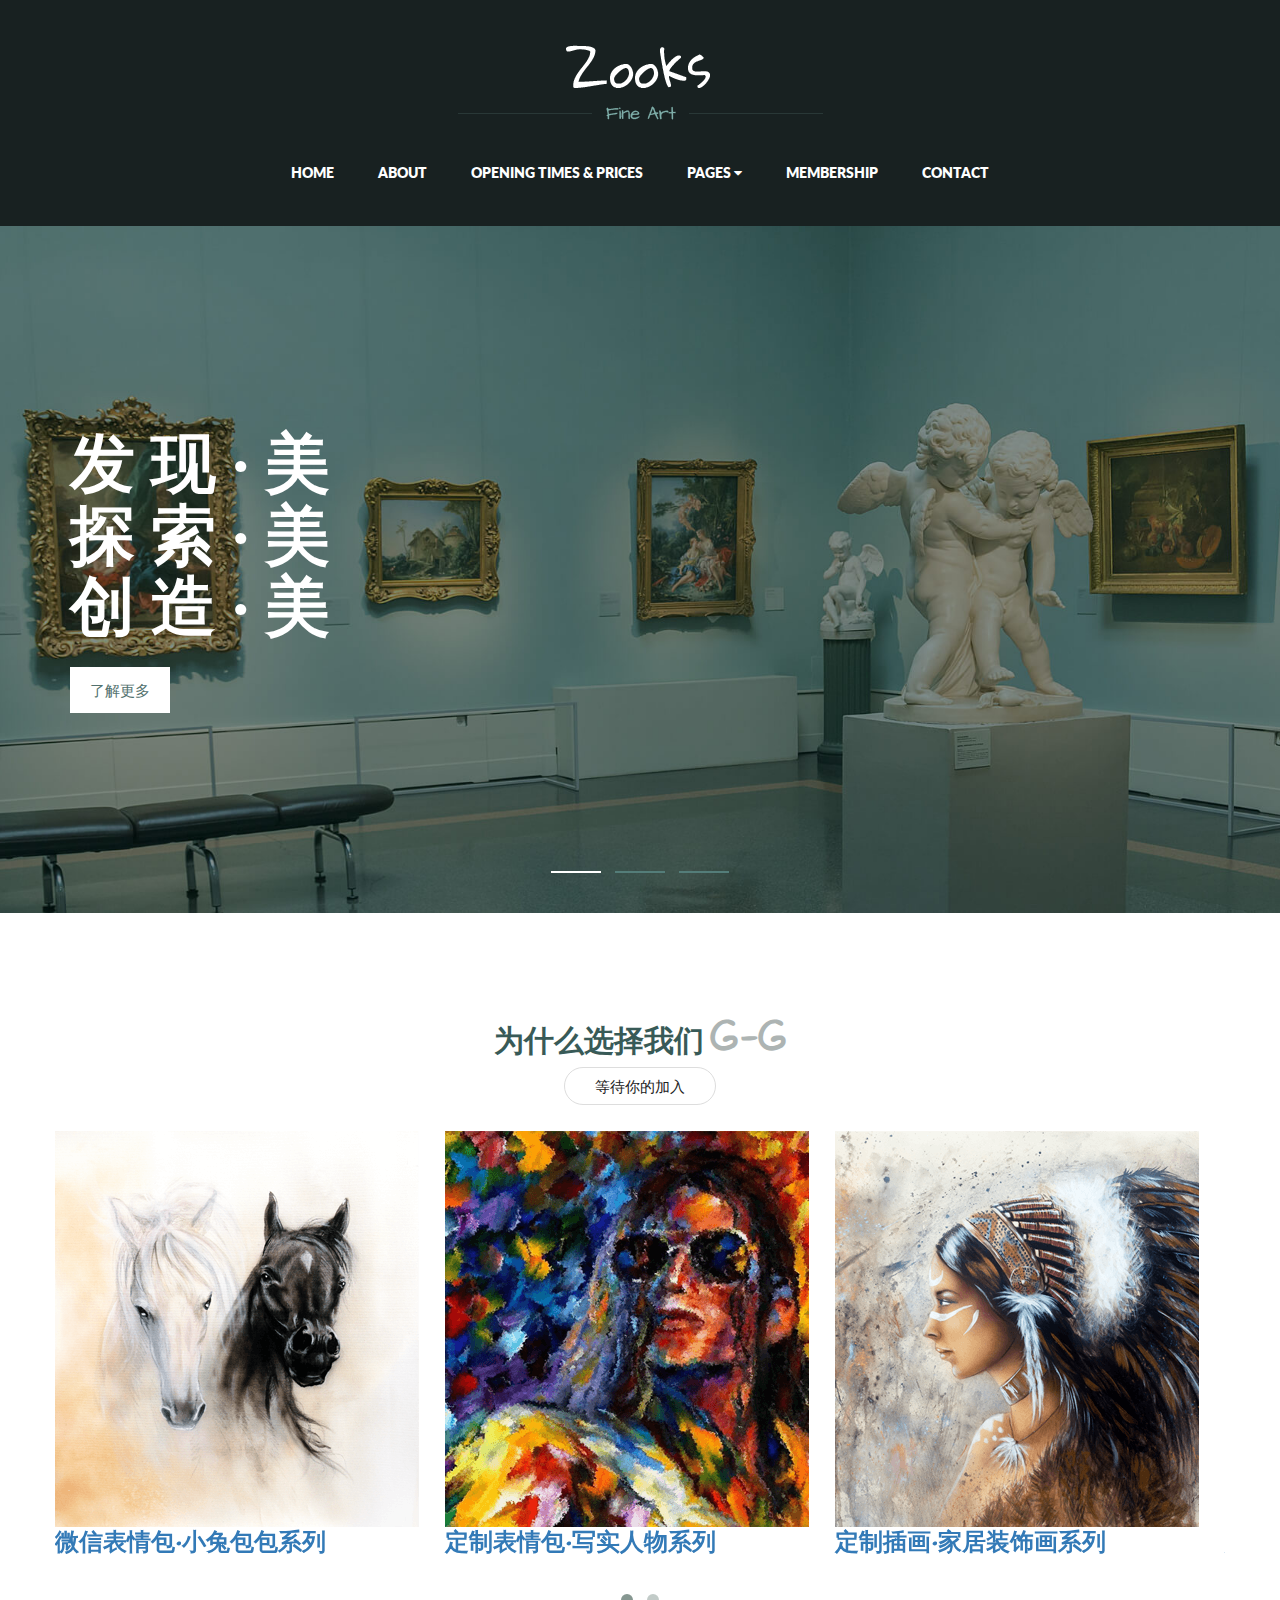
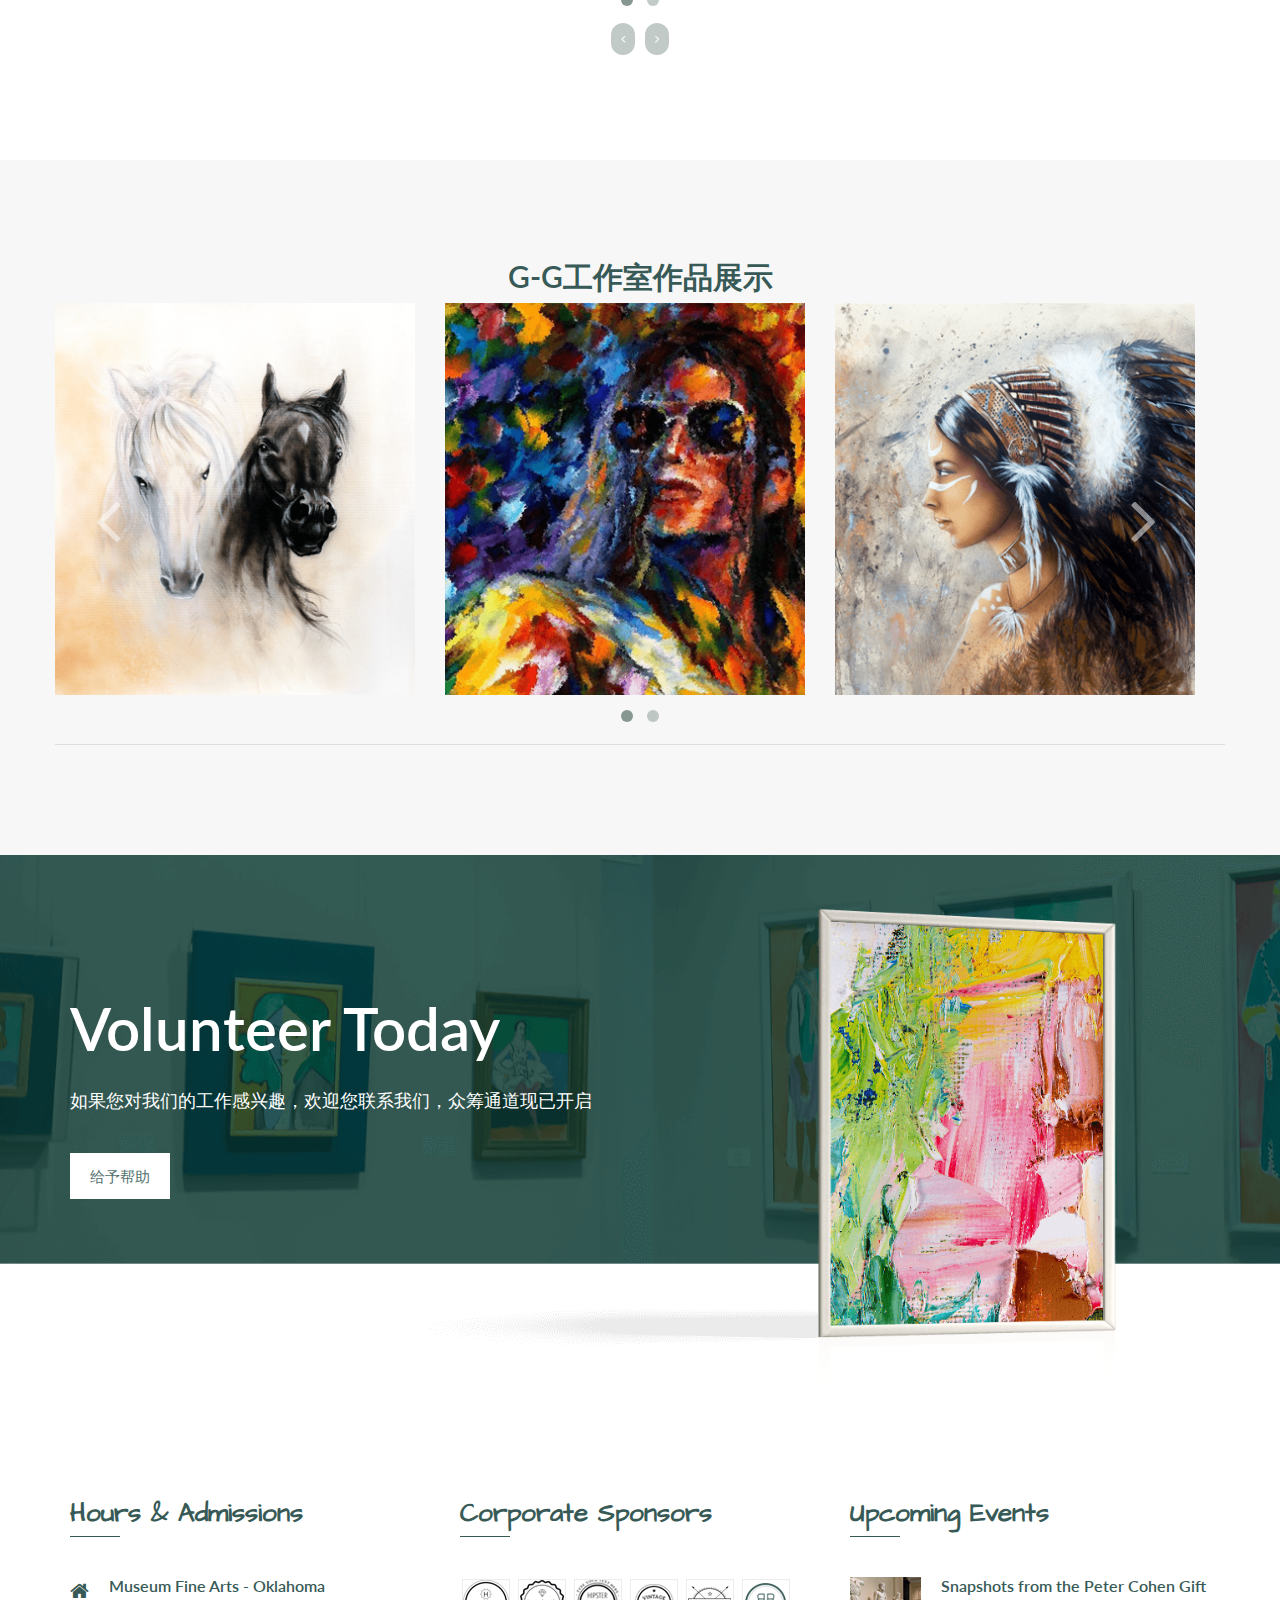
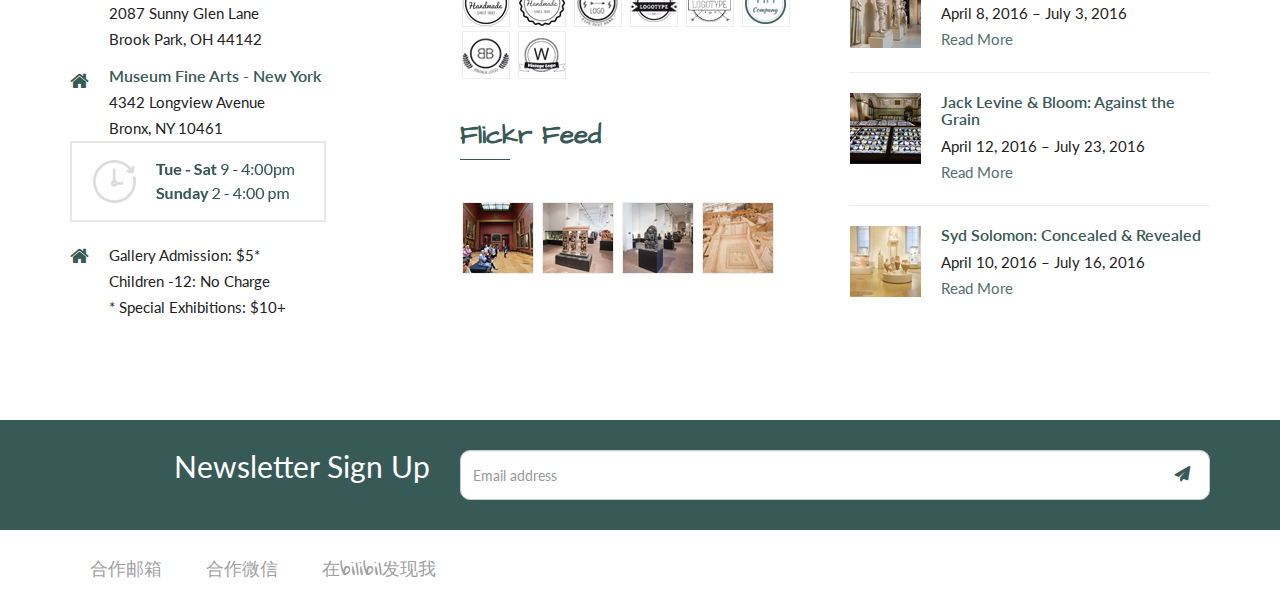
==== commit 3725bdf1: "Update index.html" ====
--- a/index.html
+++ b/index.html
@@ -3,7 +3,7 @@
     <head>
         <meta charset="utf-8">
         <meta http-equiv="x-ua-compatible" content="ie=edge">
-        <title>古个古-私人艺术定制</title>
+        <title>G-G私人艺术定制</title>
         <meta name="description" content="">
         <meta name="viewport" content="width=device-width, initial-scale=1">
         <link rel="shortcut icon" type="image/x-icon" href="images/favicon.ico"> 
@@ -99,8 +99,8 @@
                 <div class="container">
                     <div class="row">
                         <div class="col-lg-12 col-md-12 col-sm-12 col-xs-12">                            
-                            <h2 class="wow zoomIn" data-wow-delay="0.5s" style="visibility: visible; animation-delay: 0.5s; animation-name: zoomIn;">Where the power of <br>art engages the spirit  <br>of community.</h2>
-                            <div class="read-more"><a href="#">Discover More</a></div>
+                            <h2 class="wow zoomIn" data-wow-delay="0.5s" style="visibility: visible; animation-delay: 0.5s; animation-name: zoomIn;">发 现 · 美  <br>探 索 · 美  <br>创 造 · 美</h2>
+                            <div class="read-more"><a href="#"> 了解更多 </a></div>
                         </div>
                     </div>
                 </div>
@@ -109,8 +109,8 @@
                 <div class="container">
                     <div class="row">
                         <div class="col-lg-12 col-md-12 col-sm-12 col-xs-12">                            
-                            <h2 class="wow zoomIn" data-wow-delay="0.5s" style="visibility: visible; animation-delay: 0.5s; animation-name: zoomIn;">Where the power of <br>art engages the spirit  <br>of community.</h2>
-                            <div class="read-more"><a href="#">Discover More</a></div>
+                            <h2 class="wow zoomIn" data-wow-delay="0.5s" style="visibility: visible; animation-delay: 0.5s; animation-name: zoomIn;">记 录 灵 感 <br>探 寻  <br>艺 术 之 美</h2>
+                            <div class="read-more"><a href="#"> 了解更多 </a></div>
                         </div>
                     </div>
                 </div>               
@@ -119,8 +119,8 @@
                 <div class="container">
                     <div class="row">
                         <div class="col-lg-12 col-md-12 col-sm-12 col-xs-12">                            
-                            <h2 class="wow zoomIn" data-wow-delay="0.5s" style="visibility: visible; animation-delay: 0.5s; animation-name: zoomIn;">Where the power of <br>art engages the spirit  <br>of community.</h2>
-                            <div class="read-more"><a href="#">Discover More</a></div>
+                            <h2 class="wow zoomIn" data-wow-delay="0.5s" style="visibility: visible; animation-delay: 0.5s; animation-name: zoomIn;">加 入 我 们 <br>一 起 创 造  <br>美 好 生 活</h2>
+                            <div class="read-more"><a href="#"> 了解更多 </a></div>
                         </div>
                     </div>
                 </div>               
@@ -133,8 +133,8 @@
                 <div class="row">
                     <div class="col-lg-12 col-md-12 col-sm-12 col-xs-12">
                         <div class="section-title">
-                            <h2>Reasons to come to <span>Zooks</span></h2>
-                            <p>We wait for you</p>
+                            <h2>为什么选择我们 <span>G-G</span></h2>
+                            <p> 等待你的加入 </p>
                         </div>
                     </div>
                 </div>
@@ -146,8 +146,8 @@
                             </div>
                             <div class="overley">
                                 <div class="information">
-                                    <h3><a href="#">Black & White Horses Toghether Nice Indian Face Looking</a></h3>
-                                    <a href="#">by Alexandre Cabanel</a>
+                                    <h3><a href="#">微信表情包·小兔包包系列</a></h3>
+                                    <!-- <a href="#">by Alexandre Cabanel</a> -->
                                 </div>
                             </div>
                         </div>
@@ -157,8 +157,8 @@
                             </div>
                             <div class="overley">
                                 <div class="information">
-                                    <h3><a href="#">Black & White Horses Toghether Nice Indian Face Looking</a></h3>
-                                    <a href="#">by Alexandre Cabanel</a>
+                                    <h3><a href="#">定制表情包·写实人物系列</a></h3>
+                                    <!-- <a href="#">by Alexandre Cabanel</a> -->
                                 </div>
                             </div>
                         </div>
@@ -168,8 +168,8 @@
                             </div>
                             <div class="overley">
                                 <div class="information">
-                                    <h3><a href="#">Black & White Horses Toghether Nice Indian Face Looking</a></h3>
-                                    <a href="#">by Alexandre Cabanel</a>
+                                    <h3><a href="#">定制插画·家居装饰画系列</a></h3>
+                                    <!-- <a href="#">by Alexandre Cabanel</a> -->
                                 </div>
                             </div>
                         </div>
@@ -179,8 +179,8 @@
                             </div>
                             <div class="overley">
                                 <div class="information">
-                                    <h3><a href="#">Black & White Horses Toghether Nice Indian Face Looking</a></h3>
-                                    <a href="#">by Alexandre Cabanel</a>
+                                    <h3><a href="#">定制手工·卡通布标系列</a></h3>
+                                    <!-- <a href="#">by Alexandre Cabanel</a> -->
                                 </div>
                             </div>
                         </div>
@@ -195,8 +195,8 @@
                 <div class="row">
                     <div class="col-lg-12 col-md-12 col-sm-12 col-xs-12">
                         <div class="section-title">
-                            <h2>Latest Art showcase</h2>
-                            <p>Latest Arrivals</p>
+                            <h2>G-G工作室作品展示</h2>
+                            <!-- <p>作品一览</p> -->
                         </div>
                     </div>
                 </div>
@@ -208,8 +208,8 @@
                             </div>
                             <div class="overley">
                                 <div class="information">
-                                    <h3><a href="#">Black & White Horses Toghether Nice Indian Face Looking</a></h3>
-                                    <a href="#">by Alexandre Cabanel</a>
+                                    <h3><a href="#">我们的往期作品</a></h3>
+                                    <!-- <a href="#">by Alexandre Cabanel</a> -->
                                 </div>
                             </div>
                         </div>
@@ -219,8 +219,8 @@
                             </div>
                             <div class="overley">
                                 <div class="information">
-                                    <h3><a href="#">Black & White Horses Toghether Nice Indian Face Looking</a></h3>
-                                    <a href="#">by Alexandre Cabanel</a>
+                                    <h3><a href="#">我们正在做什么</a></h3>
+                                    <!-- <a href="#">by Alexandre Cabanel</a> -->
                                 </div>
                             </div>
                         </div>
@@ -230,8 +230,8 @@
                             </div>
                             <div class="overley">
                                 <div class="information">
-                                    <h3><a href="#">Black & White Horses Toghether Nice Indian Face Looking</a></h3>
-                                    <a href="#">by Alexandre Cabanel</a>
+                                    <h3><a href="#">“快闪”活动记录</a></h3>
+                                    <!-- <a href="#">by Alexandre Cabanel</a> -->
                                 </div>
                             </div>
                         </div>
@@ -241,8 +241,8 @@
                             </div>
                             <div class="overley">
                                 <div class="information">
-                                    <h3><a href="#">Black & White Horses Toghether Nice Indian Face Looking</a></h3>
-                                    <a href="#">by Alexandre Cabanel</a>
+                                    <h3><a href="#">G-G工作室欢迎你的加入</a></h3>
+                                    <!-- <a href="#">by Alexandre Cabanel</a> -->
                                 </div>
                             </div>
                         </div>
@@ -258,9 +258,9 @@
                     <div class="col-lg-12 col-md-12 col-sm-12 col-xs-12">
                         <div class="promo-text">
                             <h2>Volunteer Today</h2>
-                            <p>You don’t have to be an art expert to volunteer at the Zooks Fine Art. If you enjoy learning, meeting new people then you’ll enjoy our collections.</p>
+                            <p>如果您对我们的工作感兴趣，欢迎您联系我们，众筹通道现已开启</p>
                             <div class="read-more">
-                                <a href="#">Help Now</a>
+                                <a href="#">给予帮助</a>
                             </div>
                         </div>
                     </div>
@@ -422,15 +422,15 @@
                         <div class="col-lg-6 col-md-6 col-sm-6 col-xs-12">
                             <div class="footer-menu">
                                 <ul>
-                                    <li><a href="#">Facebook</a></li>
-                                    <li><a href="#">Twitter</a></li>
-                                    <li><a href="#">Flickr</a></li>
+                                    <li><a href="#">合作邮箱</a></li>
+                                    <li><a href="#">合作微信</a></li>
+                                    <li><a href="#">在bilibil发现我</a></li>
                                 </ul>
                             </div>
                         </div>
                         <div class="col-lg-6 col-md-6 col-sm-6 col-xs-12">
                             <div class="copyright">
-                                <p>Zooks <i class="fa fa-heart" aria-hidden="true"></i> by envalab</p>
+                                <!-- <p>G-G <i class="fa fa-heart" aria-hidden="true"></i> by 古个古</p> -->
                             </div>
                         </div>
                     </div>
--- a/css/flaticon.css
+++ b/css/flaticon.css
@@ -0,0 +1,115 @@
+	/*
+  	Flaticon icon font: Flaticon
+  	Creation date: 11/12/2016 12:36
+  	*/
+
+@font-face {
+  font-family: "Flaticon";
+  src: url("../fonts/Flaticon.eot");
+  src: url("../fonts/Flaticon.eot?#iefix") format("embedded-opentype"),
+       url("../fonts/Flaticon.woff") format("woff"),
+       url("../fonts/Flaticon.ttf") format("truetype"),
+       url("../fonts/Flaticon.svg#Flaticon") format("svg");
+  font-weight: normal;
+  font-style: normal;
+}
+
+@media screen and (-webkit-min-device-pixel-ratio:0) {
+  @font-face {
+    font-family: "Flaticon";
+    src: url("../fonts/Flaticon.svg#Flaticon") format("svg");
+  }
+}
+
+[class^="flaticon-"]:before, [class*=" flaticon-"]:before,
+[class^="flaticon-"]:after, [class*=" flaticon-"]:after {   
+  font-family: Flaticon;
+font-style: normal;
+
+}
+
+.flaticon-animal:before { content: "\f100"; }
+.flaticon-animal-1:before { content: "\f101"; }
+.flaticon-animal-2:before { content: "\f102"; }
+.flaticon-arrows:before { content: "\f103"; }
+.flaticon-arrows-1:before { content: "\f104"; }
+.flaticon-arrows-2:before { content: "\f105"; }
+.flaticon-arrows-3:before { content: "\f106"; }
+.flaticon-arrows-4:before { content: "\f107"; }
+.flaticon-arrows-5:before { content: "\f108"; }
+.flaticon-arrows-6:before { content: "\f109"; }
+.flaticon-arrows-7:before { content: "\f10a"; }
+.flaticon-book:before { content: "\f10b"; }
+.flaticon-business:before { content: "\f10c"; }
+.flaticon-business-1:before { content: "\f10d"; }
+.flaticon-check:before { content: "\f10e"; }
+.flaticon-check-1:before { content: "\f10f"; }
+.flaticon-cinema:before { content: "\f110"; }
+.flaticon-circle:before { content: "\f111"; }
+.flaticon-circus:before { content: "\f112"; }
+.flaticon-clock:before { content: "\f113"; }
+.flaticon-clock-1:before { content: "\f114"; }
+.flaticon-commerce:before { content: "\f115"; }
+.flaticon-connection:before { content: "\f116"; }
+.flaticon-exclamation:before { content: "\f117"; }
+.flaticon-favorite:before { content: "\f118"; }
+.flaticon-favorite-1:before { content: "\f119"; }
+.flaticon-food:before { content: "\f11a"; }
+.flaticon-food-2:before { content: "\f11b"; }
+.flaticon-food-3:before { content: "\f11c"; }
+.flaticon-foot:before { content: "\f11d"; }
+.flaticon-gps:before { content: "\f11e"; }
+.flaticon-gps-1:before { content: "\f11f"; }
+.flaticon-gps-2:before { content: "\f120"; }
+.flaticon-hospital:before { content: "\f121"; }
+.flaticon-interface:before { content: "\f122"; }
+.flaticon-interface-1:before { content: "\f123"; }
+.flaticon-man:before { content: "\f124"; }
+.flaticon-map:before { content: "\f125"; }
+.flaticon-medical:before { content: "\f126"; }
+.flaticon-money:before { content: "\f127"; }
+.flaticon-money-1:before { content: "\f128"; }
+.flaticon-monuments:before { content: "\f129"; }
+.flaticon-null:before { content: "\f12a"; }
+.flaticon-null-1:before { content: "\f12b"; }
+.flaticon-null-2:before { content: "\f12c"; }
+.flaticon-null-3:before { content: "\f12d"; }
+.flaticon-people:before { content: "\f12e"; }
+.flaticon-people-1:before { content: "\f12f"; }
+.flaticon-people-2:before { content: "\f130"; }
+.flaticon-people-3:before { content: "\f131"; }
+.flaticon-people-4:before { content: "\f132"; }
+.flaticon-people-5:before { content: "\f133"; }
+.flaticon-person:before { content: "\f134"; }
+.flaticon-play:before { content: "\f135"; }
+.flaticon-play-1:before { content: "\f136"; }
+.flaticon-search:before { content: "\f137"; }
+.flaticon-security:before { content: "\f138"; }
+.flaticon-shapes:before { content: "\f139"; }
+.flaticon-shapes-1:before { content: "\f13a"; }
+.flaticon-shapes-2:before { content: "\f13b"; }
+.flaticon-sign:before { content: "\f13c"; }
+.flaticon-sign-1:before { content: "\f13d"; }
+.flaticon-sign-2:before { content: "\f13e"; }
+.flaticon-social:before { content: "\f13f"; }
+.flaticon-social-1:before { content: "\f140"; }
+.flaticon-social-2:before { content: "\f141"; }
+.flaticon-social-3:before { content: "\f142"; }
+.flaticon-sofa:before { content: "\f143"; }
+.flaticon-sports:before { content: "\f144"; }
+.flaticon-sports-1:before { content: "\f145"; }
+.flaticon-square:before { content: "\f146"; }
+.flaticon-square-1:before { content: "\f147"; }
+.flaticon-target:before { content: "\f148"; }
+.flaticon-technology:before { content: "\f149"; }
+.flaticon-technology-1:before { content: "\f14a"; }
+.flaticon-technology-2:before { content: "\f14b"; }
+.flaticon-telephone:before { content: "\f14c"; }
+.flaticon-tickets:before { content: "\f14d"; }
+.flaticon-tickets-1:before { content: "\f14e"; }
+.flaticon-tool:before { content: "\f14f"; }
+.flaticon-tool-1:before { content: "\f150"; }
+.flaticon-tool-2:before { content: "\f151"; }
+.flaticon-two:before { content: "\f152"; }
+.flaticon-web:before { content: "\f153"; }
+.flaticon-web-1:before { content: "\f154"; }--- a/style.css
+++ b/style.css
@@ -1,169 +1,2122 @@
-* {
-    margin: 0px;/*设置四周边距都为0*/
-    box-sizing: border-box;/*宽高的设置值包括border等*/
-}
+@import url('https://fonts.googleapis.com/css?family=Architects+Daughter|Gloria+Hallelujah|Lato:300,400,700,900');
+/*-------------------------------------
+    Template Name: Zooks - Zoo, Cinema, Museum, Comedy Club, Circus & Aquarium HTML5 Responsive Template
+    Template URI: http://envalab.com/
+    Description: Zooks is a  HTML5 Responsive Template especially made for Zoos, Cinemas, Museums, Comedy Clubs, Circus & Aquariums.
+    Author: ENVALAB
+    Author URI: http://envalab.com/
+    Version: 1.0
+-------------------------------------
+    
+    CSS INDEX
+    ===================	
+    1. Theme Default CSS (body, link color, section etc)
 
+-------------------------------------*/
+/*------------------------------------
+    1.  Theme default CSS
+        1.1 Reset CSS 
+    2.Header Area Start Here 
+    3.Slider Area Start Here
+    4.Reason to come the zoo start here
+    5.Showcase Area Start Here
+    6.Promo Area Start Here
+    7.Current Exchibition Area Start Here
+    8.Video Section Start Here
+    9.Recent Zooks Photos Start Here
+    10.Footer Start Here
+    11.Breadcumb Start Here
+    12.Meseum Cafe Start Here
+    13.Tutor Area Start Here
+    14.Publications Start Here
+    15.Servies Start Here
+    16.Opening Area Start Here
+    17.Activities Area Start Here 
+    18.Events Area Start Here
+    19.Single Events Area Start Here
+    20.Membership Area Start Here
+    21.Contact Us Area Start Here
+/*------------------------------------*/
+/*....................................
+1.Theme default CSS
+....................................*/
+html,
 body {
-    background: url("QQ图片20230116154720.png");/*设置背景图片*/
-    background-repeat: no-repeat;
-    background-attachment: fixed;/*设置背景图不随网页滑动而改变*/
-    background-size: cover;
-}
-.content {
-    perspective: 1000px;
-    width: 100%;
-    height: 620px;
-    margin: auto;
-    position: relative;
-}
-/* 顶部导航条 */
-.top {
-    overflow: hidden;
-    background-color: rgba(0, 0, 0, 0);
-}
-.top a {
+  height: 100%;
+  font-size: 15px;
+  color: #222222;
+  font-family: 'Lato', sans-serif;
+  vertical-align: baseline;
+  line-height: 26px;
+  font-weight: 400;
+}
+/* ....................................
+1.1 Reset CSS 
+.......................................*/
+.floatleft {
   float: left;
-  display: block;/*将链接变为块元素*/
-  color: #f2f2f2;
-  text-align: center;
-  padding: 14px 16px;
-  text-decoration: none;/*去掉链接的下划线*/
- }
- 
-/* 链接颜色修改 */
-.top a:hover {
-  background-color: #ddd;
-  color: black;
-}
-
-/*正中间的字*/
-.avr{
-    position: absolute;
-    display: flex;
-    justify-content: center;
-    left: 0;
-    right: 0;
-    top: 300px;
-    margin: auto;
-    bottom: 0;
-    color: #fff;
-    font-size: 70px;
-    font-weight: 500;
-}
-
-audio {
-    position: fixed;
-    bottom: 50px;
-    right: 0;
-}
-/* 创建三列 本来是想做三列的，后来没做也懒得改了 */
-/* center column */
-.leftcolumn {
-    float: left;
-    width: 10%;
-}
-
-.centercolumn {
-    margin: auto;
-    width: 80%;
-    height:1000px;
-    padding: 10px;
-    
-}
-.rightcolumn {
-    float: left;
-    width: 10%;
-}
-
-/* 文章卡片 */
-.card {
-    background-color:rgba(255,255,255,0.5);
-    padding: 20px;
-    margin-top: 20px;
-    border-radius: 50px;
-    margin: auto;
-    
-}
-#biaoti {
-    text-align: center;
-}
-#qita {
-    text-align: right;
-}
-/* 列后面清除浮动 */
-.row:after {
-    content: "";
-    display: table;
-    clear: both;
-}
-/*旋转的音符效果*/
-.music {
-    position: fixed;
-    bottom: 50px;
-    right: 50px;
-    width: 40px;
-    height: 30px;
-    animation: muscis 5s linear infinite;
-}
-@keyframes muscis {
-    from {
-        transform: rotate (0deg);
-        opacity: .6;
-    }
-
-    to {
-        transform: rotate(360deg);
-        opacity: .8;
-    }
-}
-
-.yinyue {
-    display: flex;
-    justify-content: space-between;
-    padding: 0 400px;
-    box-sizing: border-box;
-    overflow: hidden;
-}
-
-
-
-/* 底部 */
-.footer {
-    background-image: linear-gradient(rgba(211, 104, 29, 0.80),rgba(5,72,99,0.80));
-   
-    text-align: center;
-    margin-top: 50px;
-}
-
-/*中间的字效果*/
-.btn {
-    width: 18%;
-    height: 60px;
-    position: absolute;
-    top: 65%;
-    left: 41%;
-    background-image: linear-gradient(rgba(211, 104, 29, 0.95),rgba(5,72,99,0.95));
-    border-radius: 40px;
-    border-color: dodgerblue;
-}
-
-.btn p{
-        line-height: 60px;
-        font-size: 22px;
-        color: black;
-    }
-.bt {
-    cursor: pointer; /*使鼠标放上边显示手指形状*/
-    width: 25%; /*设置宽*/
-    height: 50px; /*设置高*/
-    display: block; /*行内元素设置宽高不生效，使用display:block;可以将行内元素设置为块集元素 */
-    text-align: center; /*文字在容器中横向居中*/
-    line-height: 40px; /*当数值与height一样的时候文字垂直居中*/
-    text-decoration: none; /*将文字下划线去除*/
-    background-image: linear-gradient(rgba(211, 104, 29, 0.95),rgba(5,72,99,0.95)); /*设置元素背景颜色：渐变*/
-    color: rgba(0, 0, 0, 0.60); /*设置文字颜色*/
-    border: none;  /*去除边框*/
-    margin-bottom: 10px; /*下部外边框距离10像素*/
-    margin: auto;  /*使按钮居中*/
-    font-size: 20px; /*设置字体大小*/
-}
+}
+.floatright {
+  float: right;
+}
+.alignleft {
+  float: left;
+  margin-right: 15px;
+  margin-bottom: 26px;
+}
+.alignright {
+  float: right;
+  margin-left: 15px;
+  margin-bottom: 26px;
+}
+.aligncenter {
+  display: block;
+  margin: 0 auto 26px;
+}
+a:focus {
+  outline: 0px solid;
+}
+img {
+  max-width: 100%;
+  height: auto;
+}
+.fix {
+  overflow: hidden;
+}
+p {
+  margin: 0 0 26px;
+}
+h1,
+h2,
+h3,
+h4,
+h5,
+h6 {
+  margin: 0 0 26px;
+  font-weight: 600;
+  font-family: 'Gloria Hallelujah', cursive;
+}
+a {
+  transition: all 0.5s ease 0s;
+  text-decoration: none;
+}
+a:hover {
+  color: #385a57;
+  text-decoration: none;
+}
+a:active,
+a:hover {
+  outline: 0 none;
+  color: #547d79;
+}
+ul {
+  list-style: outside none none;
+  margin: 0;
+  padding: 0;
+}
+.clear {
+  clear: both;
+}
+::-moz-selection {
+  background: #385a57;
+  text-shadow: none;
+}
+::selection {
+  background: #385a57;
+  text-shadow: none;
+}
+.browserupgrade {
+  margin: 26px  0;
+  background: #385a57;
+  color: #333333;
+  padding: 26px 0;
+}
+.acurate {
+  margin: 0;
+  padding: 0;
+}
+.mobile-menu-area {
+  display: none;
+}
+.mean-container .mean-nav {
+  position: absolute;
+  top: 100%;
+}
+.section-title {
+  text-align: center;
+}
+.section-title h2 {
+  position: relative;
+  font-family: 'Lato', sans-serif;
+  font-size: 30px;
+  color: #385a57;
+  text-transform: uppercase;
+  margin-bottom: 10px;
+}
+.section-title h2:before {
+  position: absolute;
+  text-align: center;
+  background: url(images/line.png) no-repeat;
+  left: 150px;
+  height: 10px;
+  content: "";
+  margin: auto;
+  top: 20px;
+  width: 150px;
+}
+.section-title h2:after {
+  position: absolute;
+  text-align: center;
+  background: url(images/line.png) no-repeat;
+  right: 150px;
+  height: 10px;
+  content: "";
+  margin: auto;
+  top: 20px;
+  width: 150px;
+}
+.section-title h2 span {
+  font-family: 'Gloria Hallelujah', cursive;
+  text-transform: capitalize;
+  color: #adb4b3;
+  font-size: 40px;
+}
+.section-title p {
+  border: 1px solid #dddddd;
+  border-radius: 30px;
+  display: inline-block;
+  padding: 5px 30px;
+}
+.read-more {
+  display: inline-block;
+}
+.read-more a {
+  background: #ffffff;
+  color: #52716e;
+  display: inline-block;
+  padding: 10px 20px;
+  transition: all 0.5s ease 0s;
+}
+.read-more a:hover {
+  background: #385a57;
+  color: #ffffff;
+}
+/* ------------------------------------
+2.Header Area Start Here 
+---------------------------------------*/
+.header-area {
+  background: #182121;
+}
+.header-area .logo-area {
+  padding: 45px 0 0;
+  text-align: center;
+}
+.header-area .main-menu ul {
+  margin: 0;
+  padding: 0;
+  text-align: center;
+}
+.header-area .main-menu ul li {
+  display: inline-block;
+  padding: 40px 20px;
+  position: relative;
+}
+.header-area .main-menu ul li:hover ul {
+  transform: scaleY(1);
+  visibility: visible;
+  opacity: 1;
+}
+.header-area .main-menu ul li ul {
+  position: absolute;
+  background: #182121;
+  left: 0;
+  opacity: 0;
+  top: 100%;
+  transform: scaleY(0);
+  transform-origin: 0 0 0;
+  transition: all 0.5s ease 0s;
+  width: 200px;
+  z-index: 99999;
+  text-align: left;
+  visibility: hidden;
+}
+.header-area .main-menu ul li ul li {
+  display: block;
+  border-bottom: 1px solid #385a57;
+  margin: 0;
+  padding: 0;
+}
+.header-area .main-menu ul li ul li a {
+  display: block;
+  padding: 7px 10px;
+  text-decoration: none;
+  color: #ffffff !important;
+  font-size: 14px;
+  font-weight: 300;
+  transition: all 0.5s ease 0s;
+}
+.header-area .main-menu ul li ul li a:hover {
+  color: #547d79;
+  margin-left: 5px;
+}
+.header-area .main-menu ul li a {
+  display: block;
+  font-size: 14px;
+  text-decoration: none;
+  color: #ffffff;
+  text-transform: uppercase;
+  font-weight: 800;
+}
+.header-area .main-menu ul li a:hover {
+  color: #dddddd;
+}
+/* ------------------------------------
+3.Slider Area Start Here 
+---------------------------------------*/
+.slider-area {
+  position: relative;
+}
+.slider-area .single-slider {
+  padding: 200px 0;
+}
+.slider-area .single-slider h2 {
+  font-family: 'Lato', sans-serif;
+  font-size: 65px;
+  color: #ffffff;
+}
+.slider-area .single-slider .read-more {
+  display: inline-block;
+}
+.slider-area .single-slider .read-more a {
+  background: #ffffff;
+  color: #52716e;
+  display: inline-block;
+  padding: 10px 20px;
+  transition: all 0.5s ease 0s;
+}
+.slider-area .single-slider .read-more a:hover {
+  background: #385a57;
+  color: #ffffff;
+}
+.slider-area .single-slider.slide-one {
+  background: url(images/slider/1.jpg) no-repeat;
+  background-size: cover;
+  background-position: center;
+}
+.slider-area .single-slider.slide-two {
+  background: url(images/slider/1.jpg) no-repeat;
+  background-size: cover;
+  background-position: center;
+}
+.slider-area .single-slider.slide-three {
+  background: url(images/slider/1.jpg) no-repeat;
+  background-size: cover;
+  background-position: center;
+}
+.slider-area .owl-controls {
+  margin-top: 50px;
+  z-index: 99999;
+  position: absolute;
+  left: 0;
+  right: 0;
+  text-align: center;
+  margin: auto;
+  bottom: 28px;
+}
+.slider-area .owl-controls .owl-pagination .owl-page.active span {
+  background: #fff;
+}
+.slider-area .owl-controls .owl-pagination .owl-page span {
+  display: block;
+  width: 50px;
+  height: 2px;
+  margin: 5px 7px;
+  filter: alpha(opacity=50);
+  opacity: 1;
+  -webkit-border-radius: 0px;
+  -moz-border-radius: 0px;
+  border-radius: 0px;
+  background: #547d79;
+  border: none;
+}
+/* ------------------------------------
+4.Reason to come the zoo start here 
+---------------------------------------*/
+.reason-to-come-zoo-area {
+  padding: 100px 0;
+}
+.reason-to-come-zoo-area .single-reason {
+  padding: 30px 5px;
+}
+.reason-to-come-zoo-area .single-reason .icon a i {
+  border-bottom: 1px solid #dddddd;
+  color: #385a57;
+  display: inline-block;
+  font-size: 50px;
+  margin-bottom: 30px;
+  padding-bottom: 30px;
+}
+.reason-to-come-zoo-area .single-reason h3 a {
+  font-family: 'Lato', sans-serif;
+  font-size: 18px;
+  color: #385a57;
+  transition: all 0.5s ease 0s;
+}
+.reason-to-come-zoo-area .single-reason h3 a:hover {
+  color: #333333;
+}
+/* ------------------------------------
+5.Showcase Area Start Here 
+---------------------------------------*/
+.showcase-area {
+  padding: 100px 0;
+  background: #f7f7f7;
+}
+.showcase-area .showcase-slider {
+  margin-bottom: 10px;
+  padding-bottom: 10px;
+  border-bottom: 1px solid #dddddd;
+  margin-right: -30px;
+}
+.showcase-area .showcase-slider .single-showcase {
+  margin-right: 30px;
+  position: relative;
+  overflow: hidden;
+}
+.showcase-area .showcase-slider .single-showcase:hover .overley {
+  opacity: 1;
+  transform: scale(1);
+}
+.showcase-area .showcase-slider .single-showcase .images img {
+  width: 100%;
+}
+.showcase-area .showcase-slider .single-showcase .overley {
+  position: absolute;
+  left: 0;
+  right: 0;
+  width: 100%;
+  height: 100%;
+  background: #385a57;
+  text-align: center;
+  margin: auto;
+  top: 0;
+  opacity: 0;
+  transition: all .5s;
+  transform: scale(2);
+}
+.showcase-area .showcase-slider .single-showcase .overley .information {
+  top: 35%;
+  position: absolute;
+  transform: rotateY(-50px);
+  padding: 0 30px;
+}
+.showcase-area .showcase-slider .single-showcase .overley .information h3 {
+  margin-bottom: 20px;
+}
+.showcase-area .showcase-slider .single-showcase .overley .information h3 > a {
+  font-size: 18px;
+  font-family: 'Lato', sans-serif;
+  color: #ffffff;
+  border: none;
+  padding: 0;
+  line-height: 1.5;
+}
+.showcase-area .showcase-slider .single-showcase .overley .information a {
+  border: 1px solid #dddddd;
+  border-radius: 10px;
+  display: inline-block;
+  padding: 5px 30px;
+  color: #ffffff;
+}
+.showcase-area .showcase-slider .owl-buttons .owl-prev {
+  left: 28px;
+  top: 40%;
+  position: absolute;
+  -webkit-border-radius: 0;
+  -moz-border-radius: 0;
+  border-radius: 0;
+  margin: 2px !important;
+  background: transparent;
+  transition: all 0.5s ease 0s;
+}
+.showcase-area .showcase-slider .owl-buttons .owl-next {
+  right: 56px;
+  top: 40%;
+  position: absolute;
+  display: block;
+  -webkit-border-radius: 0;
+  -moz-border-radius: 0;
+  border-radius: 0;
+  margin: 2px !important;
+  background: transparent;
+  transition: all 0.5s ease 0s;
+}
+.showcase-area .showcase-slider .owl-buttons i {
+  color: #385a57;
+  font-size: 72px;
+  font-weight: 100;
+  color: #ffffff;
+}
+/* ------------------------------------
+6.Promo Area Start Here 
+---------------------------------------*/
+.promo-area {
+  padding: 140px 0 200px;
+  background: url(images/promo.png) no-repeat;
+  background-position: center;
+  background-size: cover;
+}
+.promo-area .promo-text {
+  color: #ffffff;
+  width: 50%;
+}
+.promo-area .promo-text h2 {
+  font-size: 60px;
+  font-family: 'Lato', sans-serif;
+  font-weight: 600;
+}
+.promo-area .promo-text p {
+  font-size: 18px;
+  margin-bottom: 40px;
+}
+/* -------------------------------------
+7.Current Exchibition Area Start Here 
+---------------------------------------*/
+.current-exibition-area h2 {
+  color: #385a57;
+  font-size: 30px;
+  font-family: 'Lato', sans-serif;
+  font-weight: bold;
+  border-bottom: 1px solid #dddddd;
+  text-transform: uppercase;
+  padding-bottom: 10px;
+}
+.exhibition-menu ul {
+  margin: 0;
+  padding: 0;
+  text-align: left;
+  border: 0px;
+}
+.exhibition-menu ul.nav.nav-tabs {
+  margin: 0;
+  padding: 0;
+  text-align: left;
+}
+.exhibition-menu ul.nav.nav-tabs li {
+  display: inline-block;
+  float: inherit;
+  background: transparent;
+  color: #444444;
+  margin: 3px;
+}
+.exhibition-menu ul.nav.nav-tabs li.active a {
+  background: #385a57;
+  color: #ffffff;
+  border: 2px solid #385a57;
+  border-radius: 10px;
+  padding: 6px 25px;
+}
+.exhibition-menu ul.nav.nav-tabs li a {
+  display: block;
+  text-align: center;
+  font-size: 16px;
+  color: #8f8f8f;
+  background: transparent;
+  border: 2px solid #385a57;
+  border-radius: 10px;
+  padding: 8px 25px;
+}
+.exhibition-menu ul.nav.nav-tabs li a:hover {
+  background: #385a57;
+  color: #ffffff;
+}
+.exhibition-content-area {
+  position: relative;
+  overflow: hidden;
+  margin: 30px 0;
+}
+.exhibition-content-area .image-area {
+  position: relative;
+  overflow: hidden;
+  transition: all 0.5s ease 0s;
+  margin-bottom: 30px;
+}
+.exhibition-content-area .image-area .images {
+  position: relative;
+  overflow: hidden;
+}
+.exhibition-content-area .image-area .images:hover img {
+  transform: scale(1.2);
+}
+.exhibition-content-area .image-area .images img {
+  width: 100%;
+  transition: all 0.5s ease 0s;
+}
+.exhibition-content-area .image-area .date-area {
+  width: 95px;
+  height: 120px;
+  position: absolute;
+  right: 10px;
+  top: 10px;
+  background: #ffffff;
+  text-align: center;
+  text-transform: uppercase;
+  font-weight: bold;
+}
+.exhibition-content-area .image-area .date-area p {
+  font-size: 16px;
+  padding: 10px;
+  margin-bottom: 0;
+}
+.exhibition-content-area .image-area .date-area span {
+  color: #ffffff;
+  background: #385a57;
+  display: block;
+}
+.exhibition-content-area .exhibition-details {
+  border-bottom: 1px solid #dddddd;
+  padding-bottom: 15px;
+}
+.exhibition-content-area .exhibition-details.last-child {
+  border: none !important;
+}
+.exhibition-content-area .exhibition-details h2 {
+  font-family: 'Lato', sans-serif;
+  font-size: 30px;
+  color: #385a57;
+}
+.exhibition-content-area .exhibition-details h2 span {
+  float: right;
+  font-size: 14px;
+  padding: 10px 30px;
+  cursor: pointer;
+  background: #385a57;
+  color: #ffffff;
+  text-transform: uppercase;
+  transition: all 0.5s ease 0s;
+  border: 2px solid #385a57;
+}
+.exhibition-content-area .exhibition-details h2 span:hover {
+  background: #ffffff;
+  color: #385a57;
+  border: 2px solid #385a57;
+}
+.exhibition-content-area .exhibition-details ul {
+  margin: 0;
+  padding: 0;
+  list-style: none;
+}
+.exhibition-content-area .exhibition-details ul li {
+  display: block;
+  margin-right: 30px;
+  margin-bottom: 10px;
+}
+.exhibition-content-area .exhibition-details ul li i {
+  margin-right: 10px;
+  font-weight: 800;
+  color: #cfcfcf;
+}
+.exhibition-content-area .exhibition-details ul li span {
+  margin-left: 100px;
+}
+.exhibition-content-area .exhibition-details ul li span i {
+  margin-right: 10px;
+  font-weight: 800;
+  color: #cfcfcf;
+}
+/* ------------------------------------
+8.Video Section Start Here 
+---------------------------------------*/
+.video-area {
+  padding: 100px 0;
+  background: #f7f7f7;
+}
+.video-area .video-content h2 {
+  font-family: 'Lato', sans-serif;
+  text-transform: uppercase;
+  color: #385a57;
+  font-weight: 800;
+  margin-bottom: 40px;
+}
+.video-area .video-content .media .pull-left {
+  margin-right: 15px;
+}
+.video-area .video-content .media .pull-left a {
+  width: 100px;
+  height: 100px;
+  line-height: 100px;
+  border-radius: 100%;
+  border: 2px solid #385a57;
+  display: block;
+  text-align: center;
+  transition: all 0.5s ease 0s;
+}
+.video-area .video-content .media .pull-left a:hover {
+  background: #385a57;
+}
+.video-area .video-content .media .pull-left a:hover i {
+  color: #ffffff;
+}
+.video-area .video-content .media .pull-left a i {
+  font-size: 30px;
+  font-weight: 800;
+  color: #385a57;
+}
+.video-area .video-content .media .media-body h4 {
+  font-size: 24px;
+  color: #385a57;
+  margin-bottom: 30px;
+}
+.video-area .video-content .media .media-body p {
+  color: #385a57;
+}
+/* ------------------------------------
+9.Recent Zooks Photos Start Here 
+---------------------------------------*/
+.recent-zooks-photo-area {
+  padding: 100px 0;
+}
+.recent-zooks-photo-area .single-recent-photos {
+  position: relative;
+  overflow: hidden;
+  margin-top: 30px;
+}
+.recent-zooks-photo-area .single-recent-photos:hover .overley {
+  opacity: 1;
+  transform: scale(1);
+}
+.recent-zooks-photo-area .single-recent-photos .images img {
+  width: 100%;
+}
+.recent-zooks-photo-area .single-recent-photos .overley {
+  position: absolute;
+  left: 0;
+  right: 0;
+  width: 100%;
+  height: 100%;
+  background: #385a57;
+  text-align: left;
+  margin: auto;
+  top: 0;
+  opacity: 0;
+  transition: all .5s;
+  transform: scale(2);
+}
+.recent-zooks-photo-area .single-recent-photos .overley .photos-informations {
+  top: 35%;
+  position: absolute;
+  transform: rotateY(-50px);
+  padding: 0 15px;
+}
+.recent-zooks-photo-area .single-recent-photos .overley .photos-informations h3 {
+  margin-bottom: 20px;
+  font-size: 18px;
+  font-family: 'Lato', sans-serif;
+  color: #ffffff;
+  border: none;
+  padding: 0;
+  line-height: 1.5;
+}
+.recent-zooks-photo-area .single-recent-photos .overley .photos-informations ul {
+  margin: 0;
+  padding: 0;
+  list-style: none;
+}
+.recent-zooks-photo-area .single-recent-photos .overley .photos-informations ul li {
+  display: inline-block;
+  margin-right: 30px;
+  color: #ffffff;
+}
+.recent-zooks-photo-area .single-recent-photos .overley .photos-informations ul li:last-child {
+  float: right;
+}
+.recent-zooks-photo-area .single-recent-photos .overley .photos-informations ul li a {
+  color: #fff;
+  display: inline-block;
+  margin: 0 5px;
+}
+/* ------------------------------------
+10.Footer Start Here 
+---------------------------------------*/
+.footer-top {
+  padding: 100px 0;
+  background: url(images/footer-bg.png) no-repeat;
+  background-position: center;
+  background-size: cover;
+}
+.footer-top .widget h2 {
+  font-family: 'Architects Daughter', cursive;
+  font-size: 26px;
+  color: #385a57;
+  position: relative;
+  margin-bottom: 50px;
+}
+.footer-top .widget h2:after {
+  background: #385a57;
+  bottom: -10px;
+  content: "";
+  height: 1px;
+  left: 0;
+  position: absolute;
+  width: 50px;
+}
+.footer-top .widget .media .pull-left {
+  margin-right: 10px;
+}
+.footer-top .widget .media .pull-left a {
+  font-size: 20px;
+}
+.footer-top .widget .media .pull-left a i {
+  color: #385a57;
+}
+.footer-top .widget .media .media-body h4.media-heading {
+  font-family: 'Lato', sans-serif;
+  font-size: 16px;
+  color: #385a57;
+}
+.footer-top .widget .media .media-body p {
+  margin-bottom: 0;
+}
+.footer-top .widget .media .media-body .read-more {
+  display: inline-block;
+}
+.footer-top .widget .media .media-body .read-more a {
+  color: #52716e;
+  display: inline-block;
+  transition: all 0.5s ease 0s;
+  padding: 0;
+  margin: 0;
+}
+.footer-top .widget .media .media-body .read-more a:hover {
+  color: #385a57;
+  background: transparent;
+}
+.footer-top .widget .clock {
+  margin-bottom: 20px;
+}
+.footer-top .widget .sponser {
+  margin-bottom: 40px;
+}
+.footer-top .widget .sponser ul li {
+  border: 1px solid #ededed;
+  display: inline-block;
+  margin: 2px;
+  transition: all 0.5s ease 0s;
+}
+.footer-top .widget .sponser ul li:hover {
+  border: 1px solid #385a57;
+}
+.footer-top .widget .sponser ul li img {
+  width: 100%;
+  transition: all 0.5s ease 0s;
+}
+.news-letter {
+  background: #385a57;
+  padding: 30px 0;
+}
+.news-letter .text h2 {
+  color: #ffffff;
+  margin-bottom: 0;
+  font-family: 'Lato', sans-serif;
+  text-align: right;
+  font-weight: 400;
+}
+.news-letter .subscribe {
+  position: relative;
+  overflow: hidden;
+}
+.news-letter .subscribe form .form-group {
+  position: relative;
+  overflow: hidden;
+  margin: 0;
+  padding: 0;
+}
+.news-letter .subscribe form .form-group input {
+  height: 50px;
+  border-radius: 10px;
+}
+.news-letter .subscribe-button {
+  position: absolute;
+  right: 20px;
+  top: 10px;
+}
+.news-letter .subscribe-button a i {
+  font-weight: bold;
+  color: #385a57;
+}
+.footer-bottom-area {
+  padding: 25px 0;
+}
+.footer-bottom-area .footer-menu ul {
+  margin: 0;
+  padding: 0;
+  list-style: none;
+}
+.footer-bottom-area .footer-menu ul li {
+  display: inline-block;
+}
+.footer-bottom-area .footer-menu ul li a {
+  display: block;
+  padding: 0 20px;
+  font-family: 'Gloria Hallelujah', cursive;
+  font-size: 18px;
+  transition: all 0.5s ease 0s;
+  color: #9f9f9f;
+}
+.footer-bottom-area .footer-menu ul li a:hover {
+  color: #385a57;
+}
+.footer-bottom-area .copyright {
+  text-align: right;
+}
+.footer-bottom-area .copyright p {
+  color: #9f9f9f;
+  margin-bottom: 0;
+}
+.footer-bottom-area .copyright p i {
+  padding: 0 10px;
+}
+/* ------------------------------------
+11.Breadcumb Start Here 
+---------------------------------------*/
+.breadcumb-area {
+  background: url(images/breadcumb.jpg) no-repeat;
+  background-position: center;
+  background-size: cover;
+}
+.breadcumb-area .breadcumb h2 {
+  color: #ffffff;
+  font-family: 'Lato', sans-serif;
+  margin-bottom: 0;
+  padding: 40px 0;
+  font-size: 40px;
+}
+/* ------------------------------------
+12.Meseum Cafe Start Here 
+---------------------------------------*/
+.meseum-cafe-area {
+  padding: 100px 0;
+  background: url(images/meseum.jpg) no-repeat;
+  background-size: cover;
+  background-position: center;
+  min-height: 580px;
+}
+.meseum-cafe-area .meseum-cafe-content {
+  margin-top: 60px;
+}
+.meseum-cafe-area .meseum-cafe-content h2 {
+  font-family: 'Lato', sans-serif;
+  color: #ffffff;
+  font-size: 60px;
+}
+.meseum-cafe-area .meseum-cafe-content p {
+  color: #ffffff;
+  margin-bottom: 40px;
+}
+.meseum-cafe-area .meseum-cafe-food {
+  border: 1px solid #dddddd;
+  padding: 5px;
+}
+.meseum-cafe-area .meseum-cafe-food .single-food {
+  border: 1px solid #dddddd;
+  padding: 5px;
+}
+.meseum-cafe-area .meseum-cafe-food .single-food ul {
+  margin: 0;
+  padding: 30px;
+  list-style: none;
+}
+.meseum-cafe-area .meseum-cafe-food .single-food ul li {
+  display: block;
+}
+.meseum-cafe-area .meseum-cafe-food .single-food ul li .food-menu h3 {
+  color: #ffffff;
+  padding-bottom: 15px;
+  border-bottom: 1px solid #777777;
+}
+.meseum-cafe-area .meseum-cafe-food .single-food ul li .food-menu p {
+  color: #ffffff;
+}
+.meseum-cafe-area .meseum-cafe-food .owl-controls {
+  margin-top: 0;
+}
+.meseum-cafe-area .meseum-cafe-food .owl-controls .owl-buttons .owl-prev {
+  background: transparent none repeat scroll 0 0;
+  border-radius: 0;
+  color: #777777;
+  font-size: 24px;
+  margin: 0;
+  opacity: 1;
+  padding: 0;
+  position: absolute;
+  right: 80px;
+  top: 30px;
+  margin: 0 1px;
+  transition: all 0.5s ease 0s;
+}
+.meseum-cafe-area .meseum-cafe-food .owl-controls .owl-buttons .owl-prev:hover {
+  color: #ffffff;
+}
+.meseum-cafe-area .meseum-cafe-food .owl-controls .owl-buttons .owl-next {
+  background: transparent none repeat scroll 0 0;
+  border-radius: 0;
+  font-size: 24px;
+  color: #777777;
+  margin: 0;
+  opacity: 1;
+  padding: 0;
+  position: absolute;
+  right: 40px;
+  top: 30px;
+  transition: all 0.5s ease 0s;
+}
+.meseum-cafe-area .meseum-cafe-food .owl-controls .owl-buttons .owl-next:hover {
+  color: #ffffff;
+}
+/* ------------------------------------
+13.Tutor Area Start Here 
+---------------------------------------*/
+.tutor-area {
+  background: rgba(0, 0, 0, 0);
+  background-image: url("images/tutor-bg.jpg");
+  background-repeat: no-repeat;
+  background-position: center bottom;
+  background-size: contain;
+  margin: 40px 0 0;
+  padding: 0 0 120px;
+}
+.tutor-area .tutor-content .tutor-title h2 {
+  position: relative;
+  font-family: 'Lato', sans-serif;
+  font-size: 30px;
+  color: #385a57;
+  text-transform: uppercase;
+  margin-bottom: 10px;
+}
+.tutor-area .tutor-content .tutor-title p {
+  border: 1px solid #dddddd;
+  border-radius: 10px;
+  display: inline-block;
+  padding: 5px 30px;
+}
+.tutor-area .tutor-content .text > p {
+  font-weight: 600;
+}
+.tutor-area .tutor-content .import-notice {
+  display: block;
+}
+.tutor-area .tutor-content .import-notice:before {
+  content: '';
+  position: absolute;
+  left: -100px;
+  background: #f3f3f3 none repeat scroll 0 0;
+  display: block;
+  height: 165px;
+  right: 15px;
+  z-index: 9;
+}
+.tutor-area .tutor-content .import-notice > p {
+  position: relative;
+  padding: 15px 0;
+  z-index: 999;
+}
+.tutor-area .tutor-content .import-notice .color-area {
+  display: block;
+  margin: 0 0 50px;
+}
+.tutor-area .tutor-content .import-notice .color-area:before {
+  content: '';
+  position: absolute;
+  left: -100px;
+  background: #385a57 none repeat scroll 0 0;
+  display: block;
+  height: 55px;
+  right: 15px;
+  z-index: 9;
+}
+.tutor-area .tutor-content .import-notice .color-area > p {
+  position: relative;
+  color: #ffffff;
+  padding: 15px 0;
+  margin-bottom: 0;
+  z-index: 999;
+}
+.tutor-area .tutor-content .contact {
+  padding-top: 30px;
+}
+.tutor-area .tutor-content .contact a {
+  display: inline-block;
+  padding: 10px 20px;
+  border: 2px solid #385a57;
+  color: #385a57;
+  transition: all 0.5s ease 0s;
+}
+.tutor-area .tutor-content .contact a:hover {
+  background: #385a57;
+  color: #ffffff;
+}
+/* ------------------------------------
+14.Publications Start Here 
+---------------------------------------*/
+.pulication-area {
+  padding: 100px 0;
+  background: #f3f3f3;
+}
+.pulication-area .single-publication {
+  margin-right: 30px;
+}
+.pulication-area .single-publication .images {
+  position: relative;
+  overflow: hidden;
+  margin-bottom: 30px;
+}
+.pulication-area .single-publication .images:hover .overley {
+  opacity: 1;
+  transform: scale(1);
+}
+.pulication-area .single-publication .images img {
+  width: 100%;
+}
+.pulication-area .single-publication .images .overley {
+  position: absolute;
+  top: 0;
+  left: 0;
+  right: 0;
+  margin: auto;
+  text-align: center;
+  background: rgba(255, 255, 255, 0.5);
+  width: 100%;
+  height: 100%;
+  transition: all 0.5s ease 0s;
+  opacity: 0;
+  transform: scale(2);
+}
+.pulication-area .single-publication .images .overley .information {
+  position: relative;
+  top: 50%;
+  transform: scaleY(-50px);
+}
+.pulication-area .single-publication .images .overley .information a {
+  display: inline-block;
+  padding: 10px 20px;
+  color: #ffffff;
+  background: #385a57;
+}
+.pulication-area .single-publication .publication-details {
+  text-align: center;
+}
+.pulication-area .single-publication .publication-details h3 a {
+  font-family: 'Lato', sans-serif;
+  color: #385a57;
+  font-size: 17px;
+  transition: all 0.5s ease 0s;
+  position: relative;
+}
+.pulication-area .single-publication .publication-details h3 a:after {
+  background: #dddddd none repeat scroll 0 0;
+  bottom: -39px;
+  content: "";
+  height: 1px;
+  left: 0;
+  margin: auto;
+  position: absolute;
+  right: 0;
+  text-align: center;
+  width: 60px;
+}
+.pulication-area .single-publication .publication-details h3 a:hover {
+  color: #333333;
+}
+.pulication-area .single-publication .publication-details p {
+  color: #385a57;
+  font-weight: 600;
+  font-size: 24px;
+  margin-top: 10px;
+}
+.pulication-area .single-publication .publication-details p del {
+  color: #999999;
+  margin: 0 5px;
+  font-size: 16px;
+}
+.pulication-area .single-publication .publication-details > a {
+  width: 45px;
+  height: 45px;
+  line-height: 45px;
+  background: #385a57;
+  color: #ffffff;
+  display: inline-block;
+  -webkit-border-radius: 50%;
+  -moz-border-radius: 50%;
+  border-radius: 50%;
+  transition: all 0.5s ease 0s;
+  border: 1px solid #385a57;
+}
+.pulication-area .single-publication .publication-details > a:hover {
+  background: transparent;
+  border: 1px solid #385a57;
+  color: #385a57;
+}
+/* ....................................
+15.Servies Start Here
+.......................................*/
+.single-services-area {
+  padding: 100px 0;
+}
+.single-services-area .services-content {
+  background: url(images/services-bg.png) no-repeat;
+  background-position: 100% 0px;
+  overflow: hidden;
+}
+.single-services-area .services-content .main-single-service .service-image img {
+  transition: all 0.5s ease 0s;
+  margin-bottom: 30px;
+}
+.single-services-area .services-content .main-single-service .service-image img:hover {
+  -webkit-box-shadow: 0px 5px 5px 0px rgba(50, 50, 50, 0.5);
+  -moz-box-shadow: 0px 5px 5px 0px rgba(50, 50, 50, 0.5);
+  box-shadow: 0px 5px 5px 0px rgba(50, 50, 50, 0.5);
+}
+.single-services-area .services-content .main-single-service h3 {
+  font-size: 18px;
+  position: relative;
+  margin-bottom: 40px;
+}
+.single-services-area .services-content .main-single-service h3:after {
+  background: #385a57;
+  bottom: -15px;
+  content: "";
+  height: 3px;
+  left: 0;
+  margin: auto;
+  position: absolute;
+  width: 100px;
+}
+.single-services-area .services-content .main-single-service p {
+  margin-bottom: 60px;
+}
+.single-services-area .services-content .main-single-service .benefit-business-planning ul li {
+  position: relative;
+  margin-left: 20px;
+  margin-bottom: 10px;
+}
+.single-services-area .services-content .main-single-service .benefit-business-planning ul li:after {
+  top: 0px;
+  content: "\f0c8";
+  height: 3px;
+  left: -20px;
+  margin: auto;
+  position: absolute;
+  width: 30px;
+  height: 30px;
+  font-family: fontawesome;
+  margin-right: 10px;
+  color: #444444;
+}
+.single-services-area .services-content .main-single-service .business-benefit-image img {
+  width: 100%;
+  transition: all 0.5s ease 0s;
+  margin-bottom: 30px;
+}
+.single-services-area .services-content .main-single-service .business-benefit-image img:hover {
+  -webkit-box-shadow: 0px 5px 5px 0px rgba(50, 50, 50, 0.5);
+  -moz-box-shadow: 0px 5px 5px 0px rgba(50, 50, 50, 0.5);
+  box-shadow: 0px 5px 5px 0px rgba(50, 50, 50, 0.5);
+}
+.sidebar-area .widget .navbar-form {
+  width: 100%;
+  margin-bottom: 40px;
+}
+.sidebar-area .widget .navbar-form .form-group {
+  width: 100%;
+  position: relative;
+  overflow: hidden;
+}
+.sidebar-area .widget .navbar-form .form-group input {
+  width: 100%;
+  height: 45px;
+  border-radius: 0;
+  background: #f6f6f6;
+  border: 1px solid #f6f6f6;
+}
+.sidebar-area .widget .navbar-form .form-group i {
+  position: absolute;
+  right: 15px;
+  top: 13px;
+  font-size: 20px;
+  color: #999999;
+  cursor: pointer;
+}
+.sidebar-area .widget .services-tab {
+  padding: 30px;
+  background: #f3f3f3;
+}
+.sidebar-area .widget .services-tab ul {
+  margin: 0;
+  padding: 0;
+  text-align: left;
+  border: 0px;
+}
+.sidebar-area .widget .services-tab ul.nav.nav-tabs {
+  margin: 0;
+  padding: 0;
+  text-align: left;
+  border: none;
+}
+.sidebar-area .widget .services-tab ul.nav.nav-tabs li {
+  display: block;
+  float: inherit;
+  border-top: none;
+  color: #444444;
+}
+.sidebar-area .widget .services-tab ul.nav.nav-tabs li i {
+  background: #385a57 none repeat scroll 0 0;
+  border-radius: 50%;
+  color: #ffffff;
+  height: 30px;
+  line-height: 30px;
+  margin: auto 15px auto auto;
+  text-align: center;
+  width: 30px;
+  border: 1px solid #385a57;
+}
+.sidebar-area .widget .services-tab ul.nav.nav-tabs li i:hover {
+  background: transparent;
+  color: #385a57;
+}
+.sidebar-area .widget .services-tab ul.nav.nav-tabs li.active {
+  display: block;
+  float: inherit;
+  border-top: none;
+  background: #f3f3f3;
+  color: #444444;
+}
+.sidebar-area .widget .services-tab ul.nav.nav-tabs li.active i {
+  border-radius: 50%;
+  height: 30px;
+  line-height: 30px;
+  margin: auto 15px auto auto;
+  text-align: center;
+  width: 30px;
+  border: 1px solid #385a57;
+  background: transparent;
+  color: #385a57;
+}
+.sidebar-area .widget .services-tab ul.nav.nav-tabs li.active a {
+  background: transparent;
+  color: #385a57;
+  border: 0px;
+}
+.sidebar-area .widget .services-tab ul.nav.nav-tabs li a {
+  display: block;
+  font-size: 16px;
+  color: #444444;
+  background: transparent;
+  border: 0px;
+}
+.sidebar-area .widget .services-tab ul.nav.nav-tabs li a:hover {
+  background: transparent;
+  color: #385a57;
+  border: 0px;
+}
+/* ------------------------------------
+16.Opening Area Start Here 
+---------------------------------------*/
+.opening-price-area {
+  padding: 100px 0;
+}
+.opening-price-area .meseum-openning-area h2 {
+  font-family: 'Lato', sans-serif;
+  color: #385a57;
+  font-size: 30px;
+  text-transform: uppercase;
+}
+.opening-price-area .meseum-openning-area h2 span {
+  color: #b7b7b7;
+}
+.opening-price-area .meseum-openning-area .openning-table .table-responsive .table {
+  margin: 0;
+  padding: 0;
+}
+.opening-price-area .meseum-openning-area .openning-table .table-responsive .table thead {
+  background: #385a57;
+}
+.opening-price-area .meseum-openning-area .openning-table .table-responsive .table thead.nightime {
+  background: #b8b8b8 !important;
+}
+.opening-price-area .meseum-openning-area .openning-table .table-responsive .table thead.nightime > tr > th {
+  font-size: 24px;
+  font-weight: 800;
+  text-align: center;
+}
+.opening-price-area .meseum-openning-area .openning-table .table-responsive .table thead tr th {
+  color: #ffffff;
+  font-size: 16px;
+  padding: 25px 30px;
+  font-weight: bold;
+}
+.opening-price-area .meseum-openning-area .openning-table .table-responsive .table tbody {
+  background: #f4f4f4;
+}
+.opening-price-area .meseum-openning-area .openning-table .table-responsive .table tbody tr th {
+  padding: 20px 30px;
+}
+.opening-price-area .meseum-openning-area .openning-table .table-responsive .table tbody tr td {
+  padding: 20px 30px;
+}
+.sidebar-area .widget {
+  margin-bottom: 60px;
+}
+.sidebar-area .widget h2 {
+  font-size: 24px;
+  color: #385a57;
+  font-family: 'Lato', sans-serif;
+  border-bottom: 1px solid #385a57;
+  padding-bottom: 15px;
+}
+.sidebar-area .widget h2 i {
+  margin-right: 20px;
+  font-size: 20px;
+}
+.sidebar-area .widget ul {
+  margin: 0;
+  padding: 0;
+  list-style: none;
+}
+.sidebar-area .widget ul li {
+  display: block;
+  margin-bottom: 15px;
+}
+.sidebar-area .widget ul li a {
+  display: block;
+  color: #707070;
+}
+.sidebar-area .widget ul li a span {
+  font-weight: 600;
+  color: #333333;
+}
+.sidebar-area .widget ul li a i {
+  margin: 5px 20px 0 0;
+  float: left;
+}
+.sidebar-area .widget ul li a p {
+  display: table;
+}
+.sidebar-area .widget .media {
+  margin-bottom: 15px;
+}
+.sidebar-area .widget .media .pull-left {
+  margin-right: 5px;
+}
+.sidebar-area .widget .media .pull-left a img:hover {
+  opacity: .9;
+}
+.sidebar-area .widget .media .media-body h4 {
+  margin-bottom: 20px;
+}
+.sidebar-area .widget .media .media-body h4 a {
+  font-family: 'Lato', sans-serif;
+  font-size: 18px;
+  color: #707070;
+}
+.sidebar-area .widget .media .media-body h4 a:hover {
+  color: #385a57;
+}
+.sidebar-area .widget .media .media-body ul {
+  margin: 0;
+  padding: 0;
+  list-style: none;
+}
+.sidebar-area .widget .media .media-body ul li {
+  display: block;
+  margin-bottom: 8px;
+}
+.sidebar-area .widget .media .media-body ul li a {
+  display: block;
+  color: #707070;
+}
+.sidebar-area .widget .media .media-body ul li a span {
+  font-weight: 600;
+  color: #333333;
+}
+.sidebar-area .widget .media .media-body ul li a i {
+  margin-right: 7px;
+}
+.calender-area {
+  margin-top: 100px;
+  background: #f4f4f4;
+}
+.calender-area .table-responsive {
+  padding: 15px;
+  overflow-y: scroll;
+}
+.calender-area .table-responsive h3 {
+  background: #385a57 none repeat scroll 0 0;
+  color: #ffffff;
+  font-family: 'Lato', sans-serif;
+  padding: 25px;
+  text-align: center;
+  margin: -15px -15px 0 -15px;
+}
+.calender-area .table-responsive h3 i {
+  margin: 0 30px;
+}
+.calender-area .table-responsive .table {
+  margin: 0;
+  padding: 0;
+  min-width: 767px;
+}
+.calender-area .table-responsive .table tbody {
+  background: #f4f4f4;
+  text-align: center;
+  margin-left: 0;
+  margin-right: 0;
+}
+.calender-area .table-responsive .table tbody tr {
+  text-align: left;
+}
+.calender-area .table-responsive .table tbody tr:first-child {
+  border-bottom: 2px solid #ededed;
+}
+.calender-area .table-responsive .table tbody tr th {
+  padding: 20px 10px;
+}
+.calender-area .table-responsive .table tbody tr td {
+  padding: 20px 0px;
+  width: 70px;
+  height: 70px;
+  text-align: center;
+  display: inline-block;
+  margin: 20px;
+  border: none;
+}
+.calender-area .table-responsive .table tbody tr td.date {
+  background: #c8c8c8;
+}
+.calender-area .table-responsive .table tbody tr td.open {
+  background: #6fb55f !important;
+  color: #ffffff !important;
+}
+.calender-area .table-responsive .table tbody tr td.close {
+  background: #ce4343 !important;
+  color: #ffffff !important;
+  float: inherit;
+  font-weight: 400;
+  font-size: 15px;
+  opacity: 1;
+}
+.calender-area .table-responsive .specific {
+  margin-top: 15px;
+  border-top: 1px solid #dddddd;
+  padding: 15px;
+  min-width: 767px;
+}
+.calender-area .table-responsive .specific ul li {
+  width: 30px;
+  height: 30px;
+  display: inline-block;
+  width: 33%;
+}
+.calender-area .table-responsive .specific ul li i {
+  margin-right: 20px;
+  color: #ce4343;
+}
+.calender-area .table-responsive .specific ul li:nth-child(2) i {
+  color: #6fb55f;
+}
+.calender-area .table-responsive .specific ul li:nth-child(3) i {
+  color: #c8c8c8;
+}
+.meseum-openning-area.prices-table {
+  margin-top: 100px;
+}
+/* ------------------------------------
+17.Activities Area Start Here 
+---------------------------------------*/
+.activities-area {
+  padding: 100px 0;
+}
+.activities-area .topbar-area {
+  border-bottom: 1px solid #dddddd;
+  margin-bottom: 30px;
+  overflow: hidden;
+  padding-bottom: 0;
+}
+.activities-area .topbar-area .title-text h2 {
+  font-family: 'Lato', sans-serif;
+  font-size: 30px;
+  text-transform: uppercase;
+  color: #385a57;
+  font-weight: 800;
+}
+.activities-area .topbar-area .activities-menu ul {
+  margin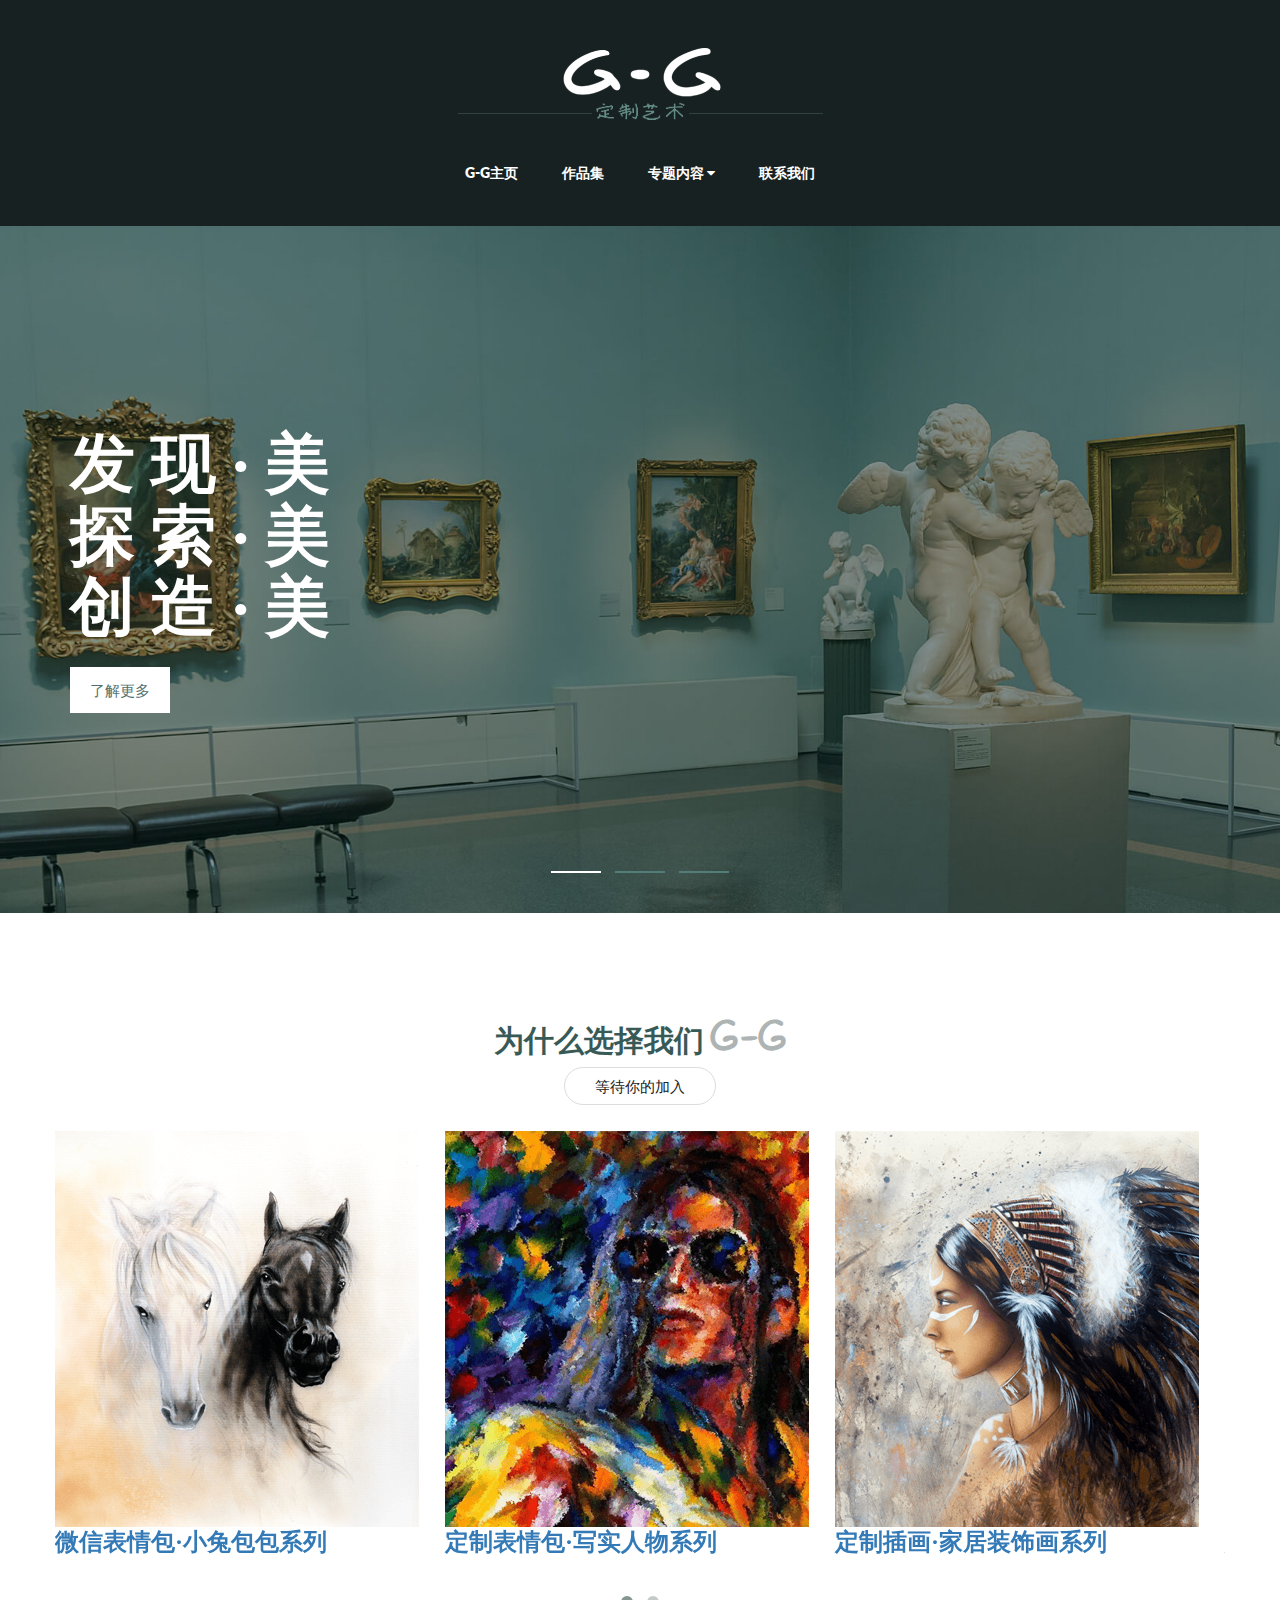
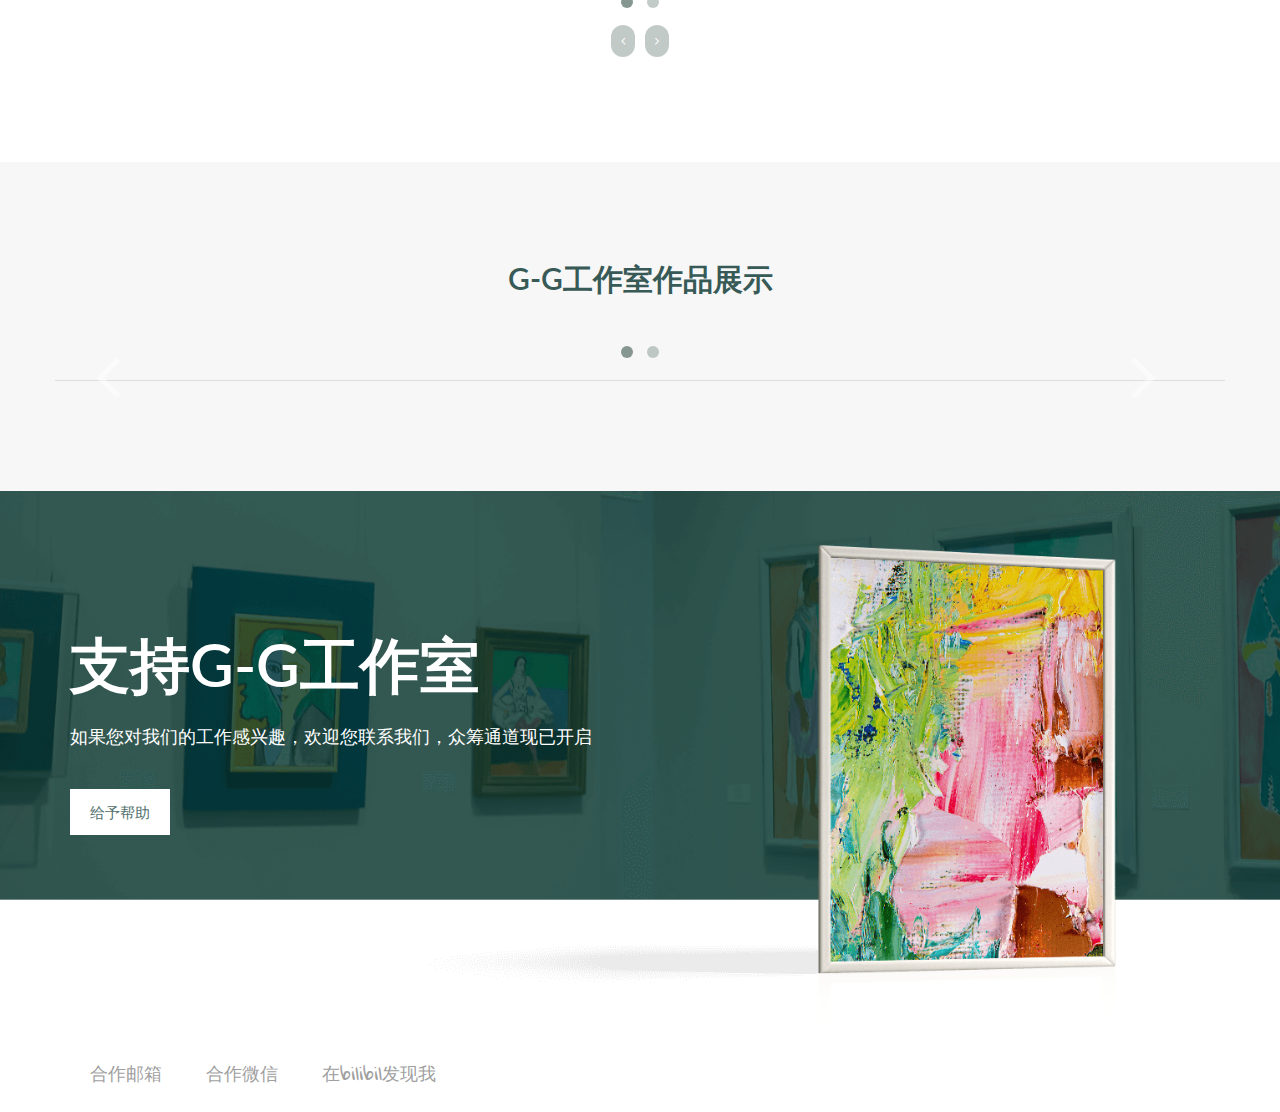
==== commit 34f33b57: "Add files via upload" ====
--- a/index.html
+++ b/index.html
@@ -46,9 +46,17 @@
                             <nav>
                                 <div class="main-menu">
                                     <ul>
-                                        <li class="active"><a href="index.html">Home</a></li>
-                                        <li><a href="about.html">About</a></li>
-                                        <li><a href="prices.html">Opening Times & Prices</a></li>
+                                        <li><a href="index.html">G-G主页</a></li>
+                                        <li><a href="about.html">作品集</a></li>
+                                        <li><a>专题内容 <i class="fa fa-caret-down" aria-hidden="true"></i></a>
+                                          <ul>                                                
+                                            <li><a href="about.html">定制内容</a></li>
+                                            <li><a href="https://sticker.weixin.qq.com/cgi-bin/mmemoticon-bin/emoticonview?oper=single&t=shop/detail&productid=aL2PCfwK/89qO7sF6/+I+UDhfwEjhec2ZNvdnLLJRd/NdeG1R0ekOa5gpT2hba4B276aJAyvTpdCa6SAmxaBFAD7L1aZmBsq6Qu8JnBQkPEo=">小兔包包1</a></li>
+                                            <li><a href="https://sticker.weixin.qq.com/cgi-bin/mmemoticon-bin/emoticonview?oper=single&t=shop/detail&productid=aL2PCfwK/89qO7sF6/+I+UDhfwEjhec2ZNvdnLLJRd/NsPagI66DlL+6jXRAiBVO2Pj77KPvrOYlN1unuAhCJGdX3nAT0XBNVtbupAVrVd1c=">小兔包包2</a></li>   
+                                          </ul>                                       
+                                        </li>
+                                        </li>
+                                        <!-- <li><a href="prices.html">Opening Times & Prices</a></li>
                                         <li><a>Pages <i class="fa fa-caret-down" aria-hidden="true"></i></a>
                                             <ul>                                                
                                                 <li><a href="activities.html">Activities</a></li>
@@ -56,8 +64,8 @@
                                                 <li><a href="single-event.html">Single Event</a></li>
                                             </ul>
                                         </li>
-                                        <li><a href="membership.html">Membership</a></li>
-                                        <li><a href="contact.html">Contact</a></li>
+                                        <li><a href="membership.html">Membership</a></li> -->
+                                        <li class="active"><a href="contact.html">联系我们</a></li>
                                     </ul>
                                 </div>
                             </nav>
@@ -65,7 +73,7 @@
                     </div>
                 </div>
             </div>
-            <div class="mobile-menu-area">
+            <!-- <div class="mobile-menu-area">
               <div class="container">
                 <div class="row">
                   <div class="col-md-12">
@@ -90,7 +98,7 @@
                   </div>
                 </div>
               </div>
-            </div>
+            </div> -->
         </header>
         <!-- Header Area End Here -->
         <!-- Slider Area Start Here -->
@@ -146,7 +154,8 @@
                             </div>
                             <div class="overley">
                                 <div class="information">
-                                    <h3><a href="#">微信表情包·小兔包包系列</a></h3>
+                                    <h3><a href="https://sticker.weixin.qq.com/cgi-bin/mmemoticon-bin/emoticonview?oper=single&t=shop/detail&productid=aL2PCfwK/89qO7sF6/+I+UDhfwEjhec2ZNvdnLLJRd/NsPagI66DlL+6jXRAiBVO2Pj77KPvrOYlN1unuAhCJGdX3nAT0XBNVtbupAVrVd1c=">
+                                        <font face="SimHei">微信表情包·小兔包包系列</font></a></h3>
                                     <!-- <a href="#">by Alexandre Cabanel</a> -->
                                 </div>
                             </div>
@@ -157,7 +166,7 @@
                             </div>
                             <div class="overley">
                                 <div class="information">
-                                    <h3><a href="#">定制表情包·写实人物系列</a></h3>
+                                    <h3><a href="about.html"><font face="SimHei">定制表情包·写实人物系列</font></a></h3>
                                     <!-- <a href="#">by Alexandre Cabanel</a> -->
                                 </div>
                             </div>
@@ -168,7 +177,7 @@
                             </div>
                             <div class="overley">
                                 <div class="information">
-                                    <h3><a href="#">定制插画·家居装饰画系列</a></h3>
+                                    <h3><a href="about.html"><font face="SimHei">定制插画·家居装饰画系列</font></a></h3>
                                     <!-- <a href="#">by Alexandre Cabanel</a> -->
                                 </div>
                             </div>
@@ -179,7 +188,7 @@
                             </div>
                             <div class="overley">
                                 <div class="information">
-                                    <h3><a href="#">定制手工·卡通布标系列</a></h3>
+                                    <h3><a href="about.html"><font face="SimHei">定制手工·卡通布标系列</font></a></h3>
                                     <!-- <a href="#">by Alexandre Cabanel</a> -->
                                 </div>
                             </div>
@@ -204,44 +213,44 @@
                     <div class="showcase-slider">
                         <div class="single-showcase">
                             <div class="images">
-                                <img src="images/showcase/1.png" alt="">
-                            </div>
-                            <div class="overley">
-                                <div class="information">
-                                    <h3><a href="#">我们的往期作品</a></h3>
-                                    <!-- <a href="#">by Alexandre Cabanel</a> -->
-                                </div>
-                            </div>
-                        </div>
-                        <div class="single-showcase">
-                            <div class="images">
-                                <img src="images/showcase/2.png" alt="">
-                            </div>
-                            <div class="overley">
-                                <div class="information">
-                                    <h3><a href="#">我们正在做什么</a></h3>
-                                    <!-- <a href="#">by Alexandre Cabanel</a> -->
-                                </div>
-                            </div>
-                        </div>
-                        <div class="single-showcase">
-                            <div class="images">
-                                <img src="images/showcase/3.png" alt="">
-                            </div>
-                            <div class="overley">
-                                <div class="information">
-                                    <h3><a href="#">“快闪”活动记录</a></h3>
-                                    <!-- <a href="#">by Alexandre Cabanel</a> -->
-                                </div>
-                            </div>
-                        </div>
-                        <div class="single-showcase">
-                            <div class="images">
-                                <img src="images/showcase/4.png" alt="">
-                            </div>
-                            <div class="overley">
-                                <div class="information">
-                                    <h3><a href="#">G-G工作室欢迎你的加入</a></h3>
+                                <img src="images/showcase/5.png" alt="">
+                            </div>
+                            <div class="overley">
+                                <div class="information">
+                                    <h3><a href="about.html">我们的往期作品</a></h3>
+                                    <!-- <a href="#">by Alexandre Cabanel</a> -->
+                                </div>
+                            </div>
+                        </div>
+                        <div class="single-showcase">
+                            <div class="images">
+                                <img src="images/showcase/6.png" alt="">
+                            </div>
+                            <div class="overley">
+                                <div class="information">
+                                    <h3><a href="about.html">我们正在做什么</a></h3>
+                                    <!-- <a href="#">by Alexandre Cabanel</a> -->
+                                </div>
+                            </div>
+                        </div>
+                        <div class="single-showcase">
+                            <div class="images">
+                                <img src="images/showcase/7.png" alt="">
+                            </div>
+                            <div class="overley">
+                                <div class="information">
+                                    <h3><a href="about.html">“快闪”活动记录</a></h3>
+                                    <!-- <a href="#">by Alexandre Cabanel</a> -->
+                                </div>
+                            </div>
+                        </div>
+                        <div class="single-showcase">
+                            <div class="images">
+                                <img src="images/showcase/8.png" alt="">
+                            </div>
+                            <div class="overley">
+                                <div class="information">
+                                    <h3><a href="about.html">G-G工作室欢迎你的加入</a></h3>
                                     <!-- <a href="#">by Alexandre Cabanel</a> -->
                                 </div>
                             </div>
@@ -257,10 +266,10 @@
                 <div class="row">
                     <div class="col-lg-12 col-md-12 col-sm-12 col-xs-12">
                         <div class="promo-text">
-                            <h2>Volunteer Today</h2>
+                            <h2>支持G-G工作室</h2>
                             <p>如果您对我们的工作感兴趣，欢迎您联系我们，众筹通道现已开启</p>
                             <div class="read-more">
-                                <a href="#">给予帮助</a>
+                                <a href="help.html">给予帮助</a>
                             </div>
                         </div>
                     </div>
@@ -269,162 +278,16 @@
         </div>
         <!-- Promo Area End Here -->
         <!-- Current Exchibition Area Start Here -->     
-        <footer>
-            <div class="footer-top">
-                <div class="container">
-                    <div class="row">
-                        <div class="col-lg-4 col-md-4 col-sm-6 col-xs-12">
-                            <div class="widget">
-                              <h2>Hours & Admissions</h2> 
-                              <div class="media">
-                                <div class="pull-left">
-                                  <a href="#">
-                                    <i class="fa fa-home" aria-hidden="true"></i>
-                                  </a>
-                                </div>
-                                <div class="media-body">
-                                  <h4 class="media-heading">Museum Fine Arts - Oklahoma</h4>
-                                  <p>2087 Sunny Glen Lane<br>Brook Park, OH 44142</p>
-                                </div>
-                              </div> 
-                              <div class="media">
-                                <div class="pull-left">
-                                  <a href="#">
-                                    <i class="fa fa-home" aria-hidden="true"></i>
-                                  </a>
-                                </div>
-                                <div class="media-body">
-                                  <h4 class="media-heading">Museum Fine Arts - New York</h4>
-                                  <p>4342 Longview Avenue<br>Bronx, NY 10461</p>
-                                </div>
-                              </div> 
-                              <div class="clock">
-                                  <img src="images/clock.png" alt="">
-                              </div> 
-                              <div class="media">
-                                <div class="pull-left">
-                                  <a href="#">
-                                    <i class="fa fa-home" aria-hidden="true"></i>
-                                  </a>
-                                </div>
-                                <div class="media-body">
-                                  <p>Gallery Admission: $5*<br>Children -12: No Charge<br>* Special Exhibitions:  $10+</p>
-                                </div>
-                              </div>
-                            </div>
-                        </div>
-                        <div class="col-lg-4 col-md-4 col-sm-6 col-xs-12">
-                            <div class="widget">
-                              <h2>Corporate Sponsors</h2>
-                              <div class="sponser sisss">
-                                  <ul>
-                                      <li><a href="#"><img src="images/sponser/partner-1.png" alt=""></a></li>
-                                      <li><a href="#"><img src="images/sponser/partner-2.png" alt=""></a></li>
-                                      <li><a href="#"><img src="images/sponser/partner-3.png" alt=""></a></li>
-                                      <li><a href="#"><img src="images/sponser/partner-4.png" alt=""></a></li>
-                                      <li><a href="#"><img src="images/sponser/partner-5.png" alt=""></a></li>
-                                      <li><a href="#"><img src="images/sponser/partner-6.png" alt=""></a></li>
-                                      <li><a href="#"><img src="images/sponser/partner-7.png" alt=""></a></li>
-                                      <li><a href="#"><img src="images/sponser/partner-8.png" alt=""></a></li>
-                                  </ul>
-                              </div>  
-                            </div>
-                            <div class="widget">
-                              <h2>Flickr Feed</h2>
-                              <div class="sponser">
-                                  <ul>
-                                      <li><a href="#"><img src="images/sponser/8.png" alt=""></a></li>
-                                      <li><a href="#"><img src="images/sponser/9.png" alt=""></a></li>
-                                      <li><a href="#"><img src="images/sponser/10.png" alt=""></a></li>
-                                      <li><a href="#"><img src="images/sponser/11.png" alt=""></a></li>
-                                  </ul>
-                              </div>  
-                            </div>
-                        </div>
-                        <div class="col-lg-4 col-md-4 col-sm-12 col-xs-12">
-                            <div class="widget">
-                              <h2>Upcoming Events</h2> 
-                              <div class="media">
-                                <div class="pull-left">
-                                  <a href="#">
-                                    <img src="images/sponser/12.png" alt="">
-                                  </a>
-                                </div>
-                                <div class="media-body">
-                                  <h4 class="media-heading">Snapshots from the Peter Cohen Gift</h4>
-                                  <p>April 8, 2016 – July 3, 2016</p>
-                                  <div class="read-more">
-                                      <a href="#">Read More</a>
-                                  </div>
-                                </div>
-                              </div> 
-                              <hr>
-                              <div class="media">
-                                <div class="pull-left">
-                                  <a href="#">
-                                    <img src="images/sponser/13.png" alt="">
-                                  </a>
-                                </div>
-                                <div class="media-body">
-                                  <h4 class="media-heading">Jack Levine & Bloom: Against the Grain</h4>
-                                  <p>April 12, 2016 – July 23, 2016</p>
-                                  <div class="read-more">
-                                      <a href="#">Read More</a>
-                                  </div>
-                                </div>
-                              </div>
-                              <hr> 
-                              <div class="media">
-                                <div class="pull-left">
-                                  <a href="#">
-                                    <img src="images/sponser/14.png" alt="">
-                                  </a>
-                                </div>
-                                <div class="media-body">
-                                  <h4 class="media-heading">Syd Solomon: Concealed & Revealed</h4>
-                                  <p>April 10, 2016 – July 16, 2016</p>
-                                  <div class="read-more">
-                                      <a href="#">Read More</a>
-                                  </div>
-                                </div>
-                              </div>
-                            </div>
-                        </div>
-                    </div>
-                </div>
-            </div>
-            <div class="news-letter">
-                <div class="container">
-                    <div class="row">
-                        <div class="col-lg-4 col-md-4 col-sm-4 col-xs-12">
-                            <div class="text">
-                                <h2>Newsletter Sign Up</h2>
-                            </div>
-                        </div>
-                        <div class="col-lg-8 col-md-8 col-sm-8 col-xs-12">
-                            <div class="subscribe">                                
-                                <form>
-                                <div class="form-group">
-                                    <input type="email" class="form-control" placeholder="Email address">
-                                </div> 
-                                <div class="subscribe-button">                            
-                                    <a href="#"><i class="fa fa-paper-plane" aria-hidden="true"></i></a>
-                                </div>
-                                </form>
-                            </div>
-                        </div>
-                    </div>
-                </div>
-            </div>
+        <footer>            
             <div class="footer-bottom-area">
                 <div class="container">
                     <div class="row">
                         <div class="col-lg-6 col-md-6 col-sm-6 col-xs-12">
                             <div class="footer-menu">
                                 <ul>
-                                    <li><a href="#">合作邮箱</a></li>
-                                    <li><a href="#">合作微信</a></li>
-                                    <li><a href="#">在bilibil发现我</a></li>
+                                    <li><a href="contact.html">合作邮箱</a></li>
+                                    <li><a href="contact.html">合作微信</a></li>
+                                    <li><a href="https://space.bilibili.com/1074901364?spm_id_from=333.1007.0.0">在bilibil发现我</a></li>
                                 </ul>
                             </div>
                         </div>
@@ -456,4 +319,4 @@
 		<!-- main js -->
         <script src="js/main.js"></script>
     </body>
-</html>
+</html>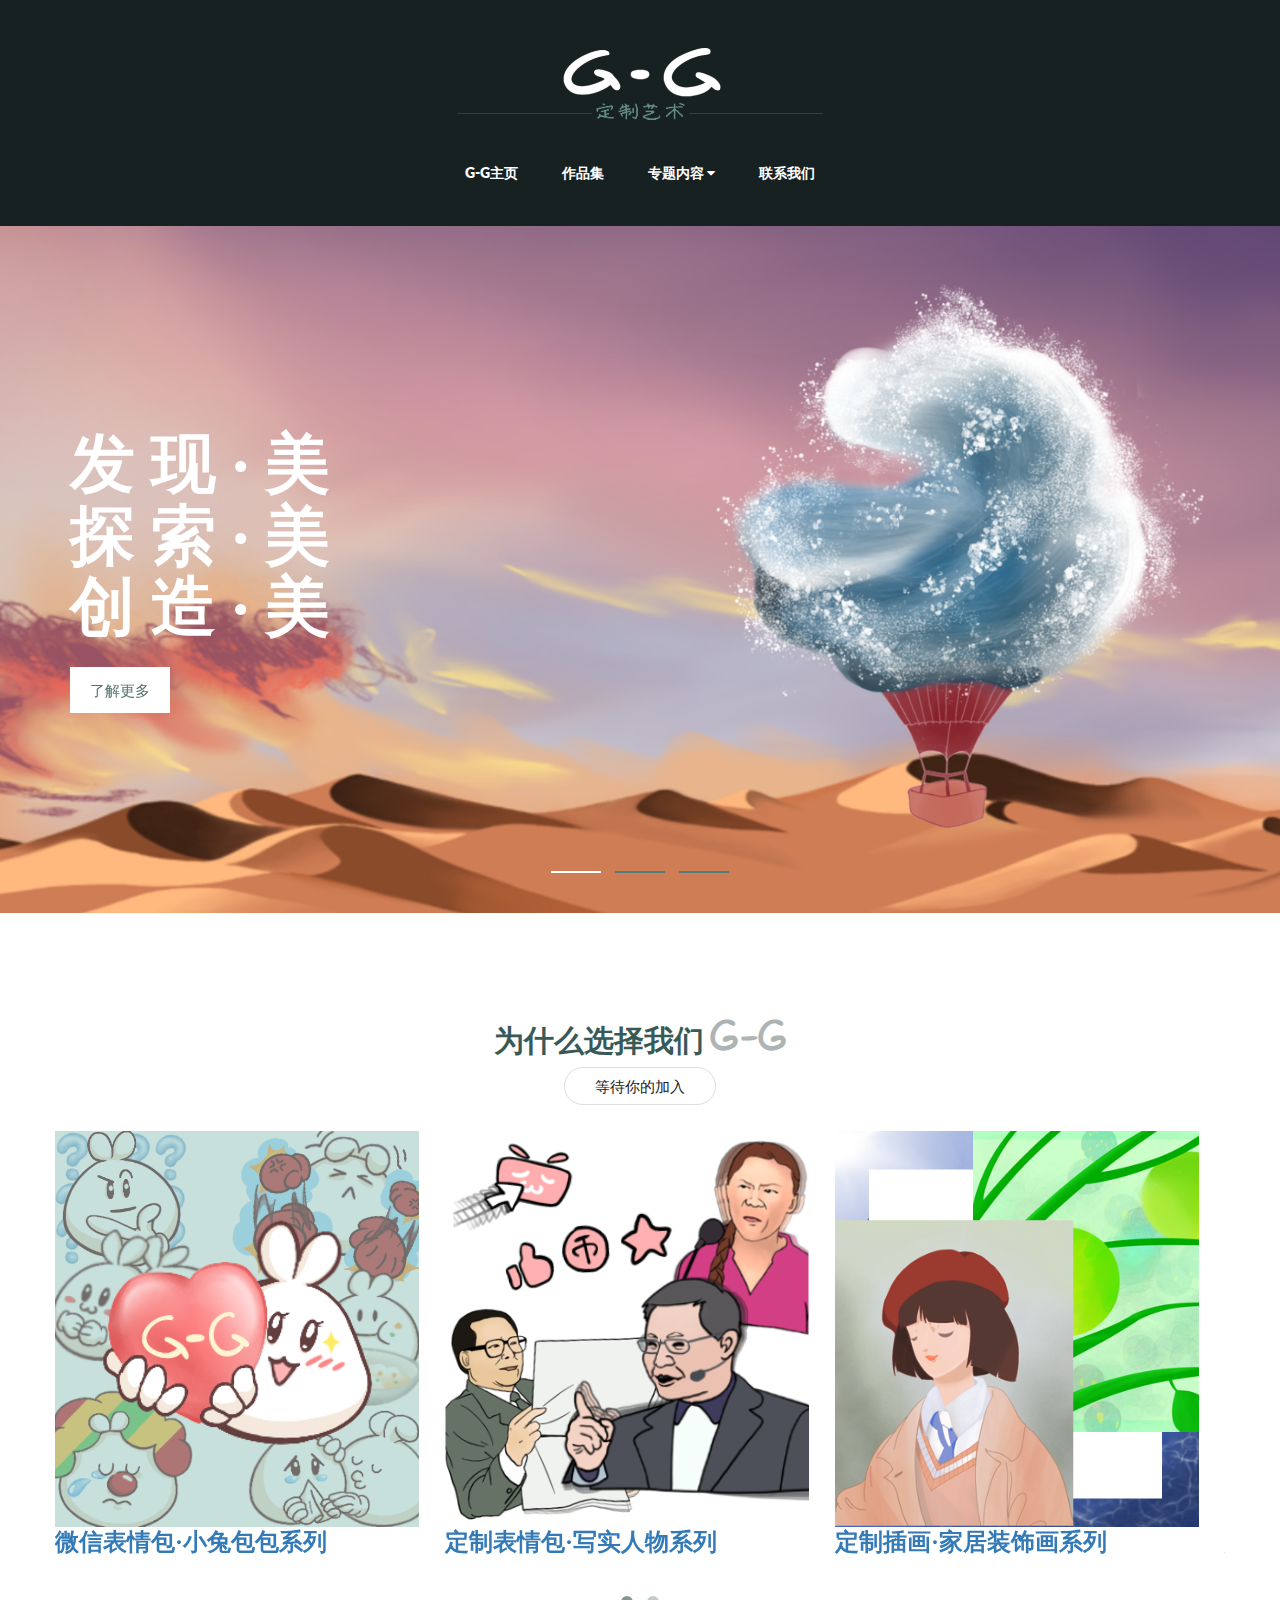
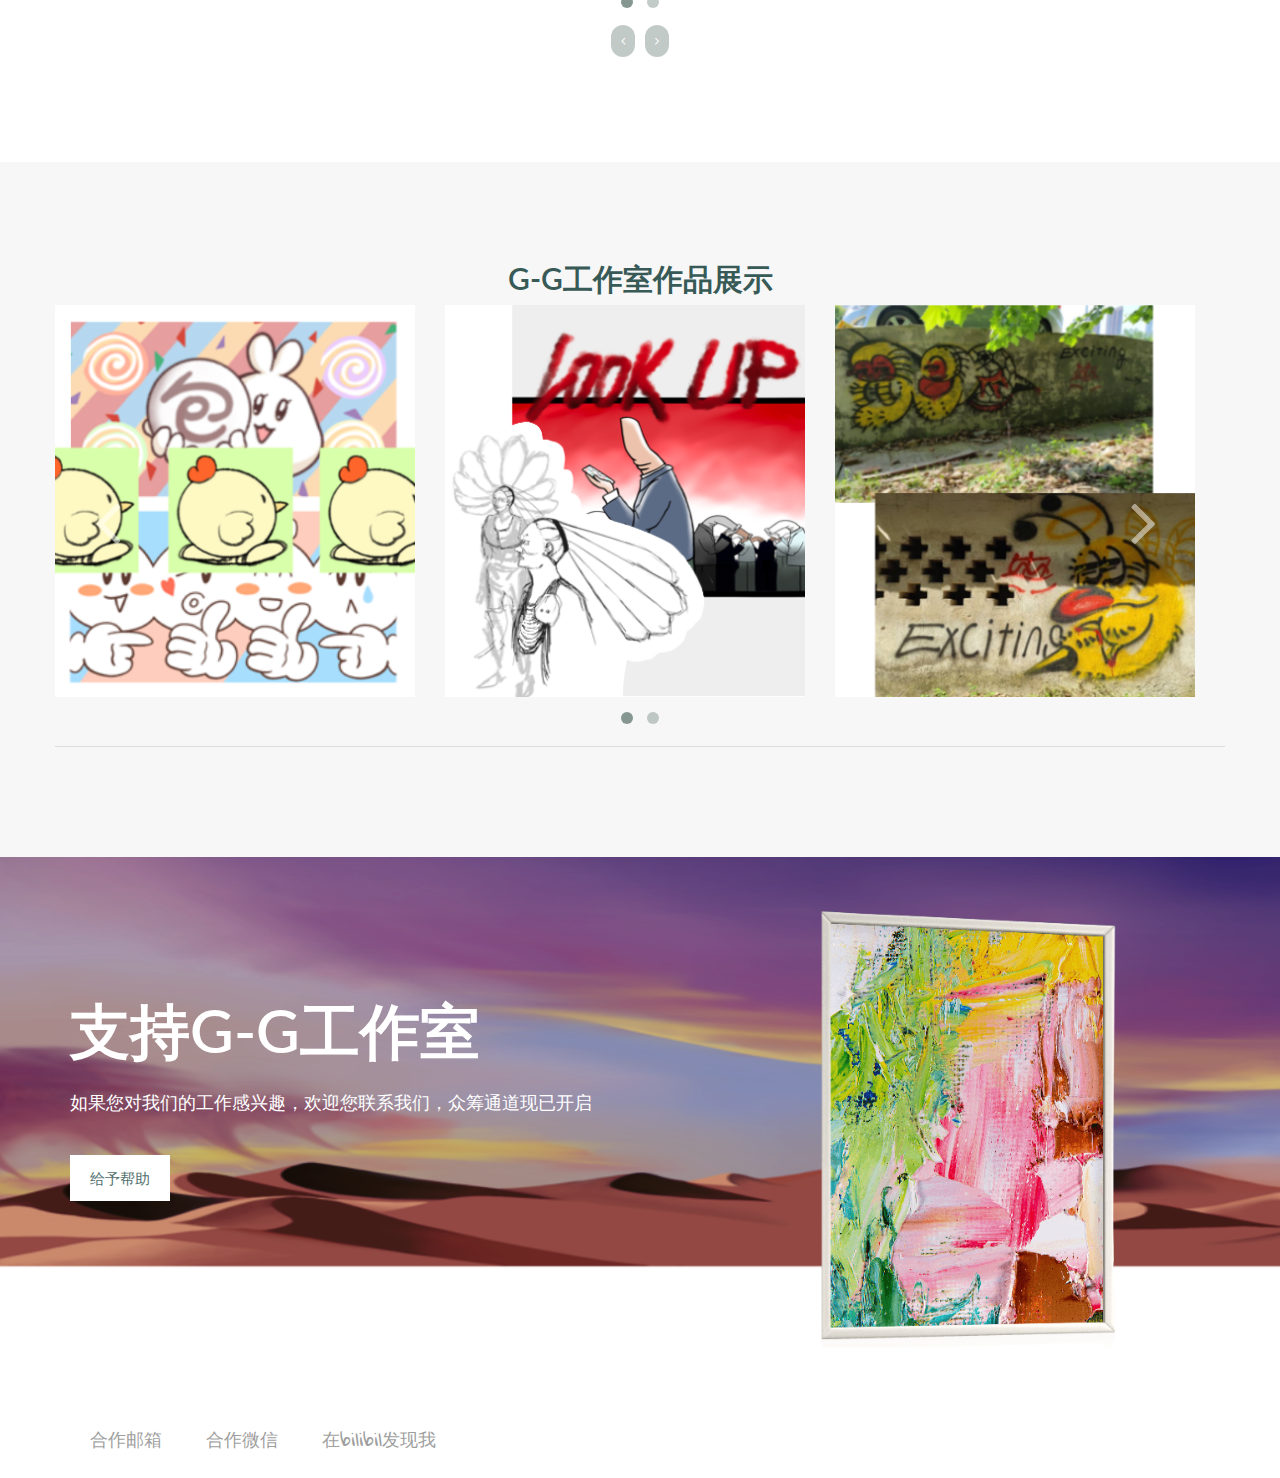
==== commit 38a99b07: "Update index.html" ====
--- a/index.html
+++ b/index.html
@@ -73,32 +73,31 @@
                     </div>
                 </div>
             </div>
-            <!-- <div class="mobile-menu-area">
+            <div class="mobile-menu-area">
               <div class="container">
                 <div class="row">
                   <div class="col-md-12">
                     <div class="mobile-menu">
                       <nav id="dropdown">
                         <ul>
-                            <li><a href="index.html">Home</a></li>
-                            <li><a href="about.html">About</a></li>
-                            <li><a href="prices.html">Opening Times & Prices</a></li>
-                            <li><a>Pages <i class="fa fa-caret-down" aria-hidden="true"></i></a>
-                                <ul>                                                
-                                    <li><a href="activities.html">Activities</a></li>
-                                    <li><a href="events.html">Events</a></li>
-                                    <li><a href="single-event.html">Single Event</a></li>
-                                </ul>
+                            <li><a href="index.html">G-G主页</a></li>
+                            <li><a href="about.html">作品集</a></li>
+                            <li><a>专题内容 <i class="fa fa-caret-down" aria-hidden="true"></i></a>
+                              <ul>                                                
+                                <li><a href="about.html">定制内容</a></li>
+                                <li><a href="https://sticker.weixin.qq.com/cgi-bin/mmemoticon-bin/emoticonview?oper=single&t=shop/detail&productid=aL2PCfwK/89qO7sF6/+I+UDhfwEjhec2ZNvdnLLJRd/NdeG1R0ekOa5gpT2hba4B276aJAyvTpdCa6SAmxaBFAD7L1aZmBsq6Qu8JnBQkPEo=">小兔包包1</a></li>
+                                <li><a href="https://sticker.weixin.qq.com/cgi-bin/mmemoticon-bin/emoticonview?oper=single&t=shop/detail&productid=aL2PCfwK/89qO7sF6/+I+UDhfwEjhec2ZNvdnLLJRd/NsPagI66DlL+6jXRAiBVO2Pj77KPvrOYlN1unuAhCJGdX3nAT0XBNVtbupAVrVd1c=">小兔包包2</a></li>   
+                              </ul>  
+                            <li class="active"><a href="contact.html">联系我们</a></li>                                     
                             </li>
-                            <li><a href="membership.html">Membership</a></li>
-                            <li><a href="contact.html">Contact</a></li>
+                            </li>
                         </ul>
                       </nav>
                     </div>          
                   </div>
                 </div>
               </div>
-            </div> -->
+            </div>
         </header>
         <!-- Header Area End Here -->
         <!-- Slider Area Start Here -->
@@ -319,4 +318,4 @@
 		<!-- main js -->
         <script src="js/main.js"></script>
     </body>
-</html>+</html>
